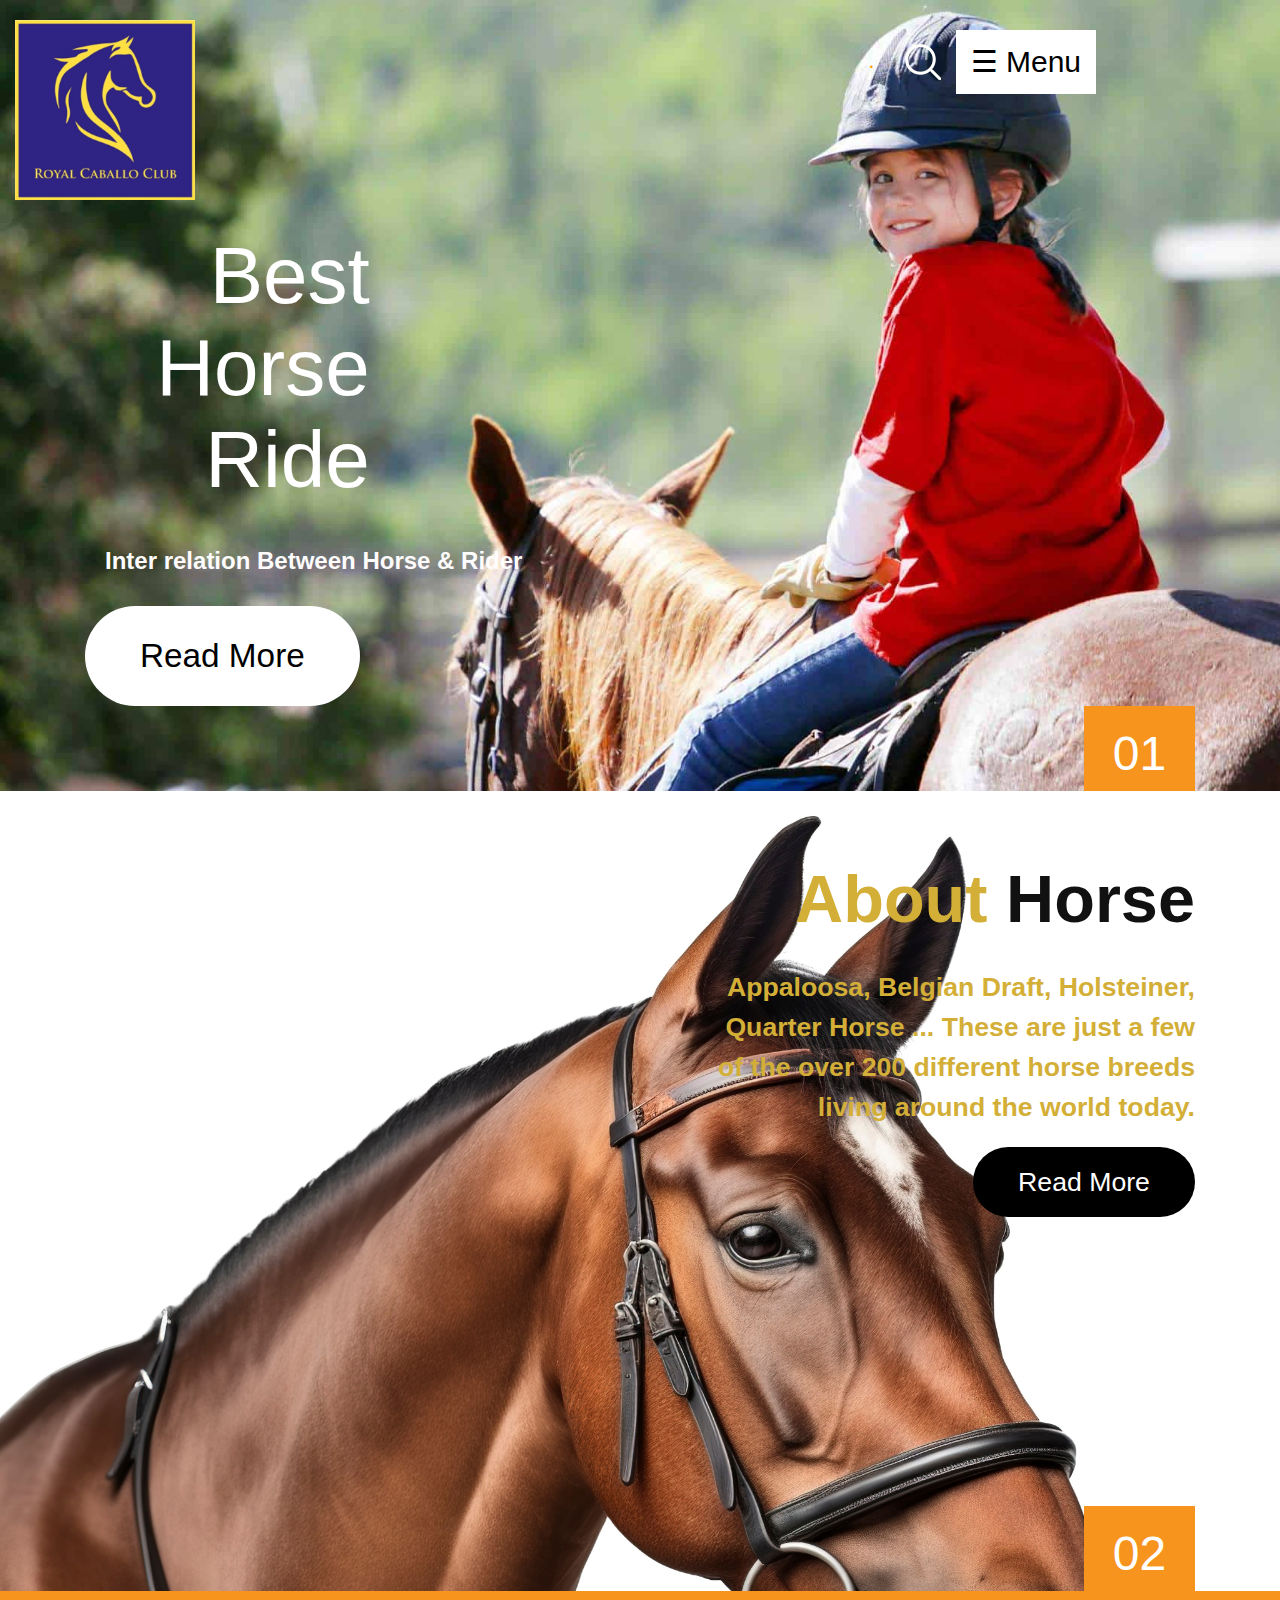
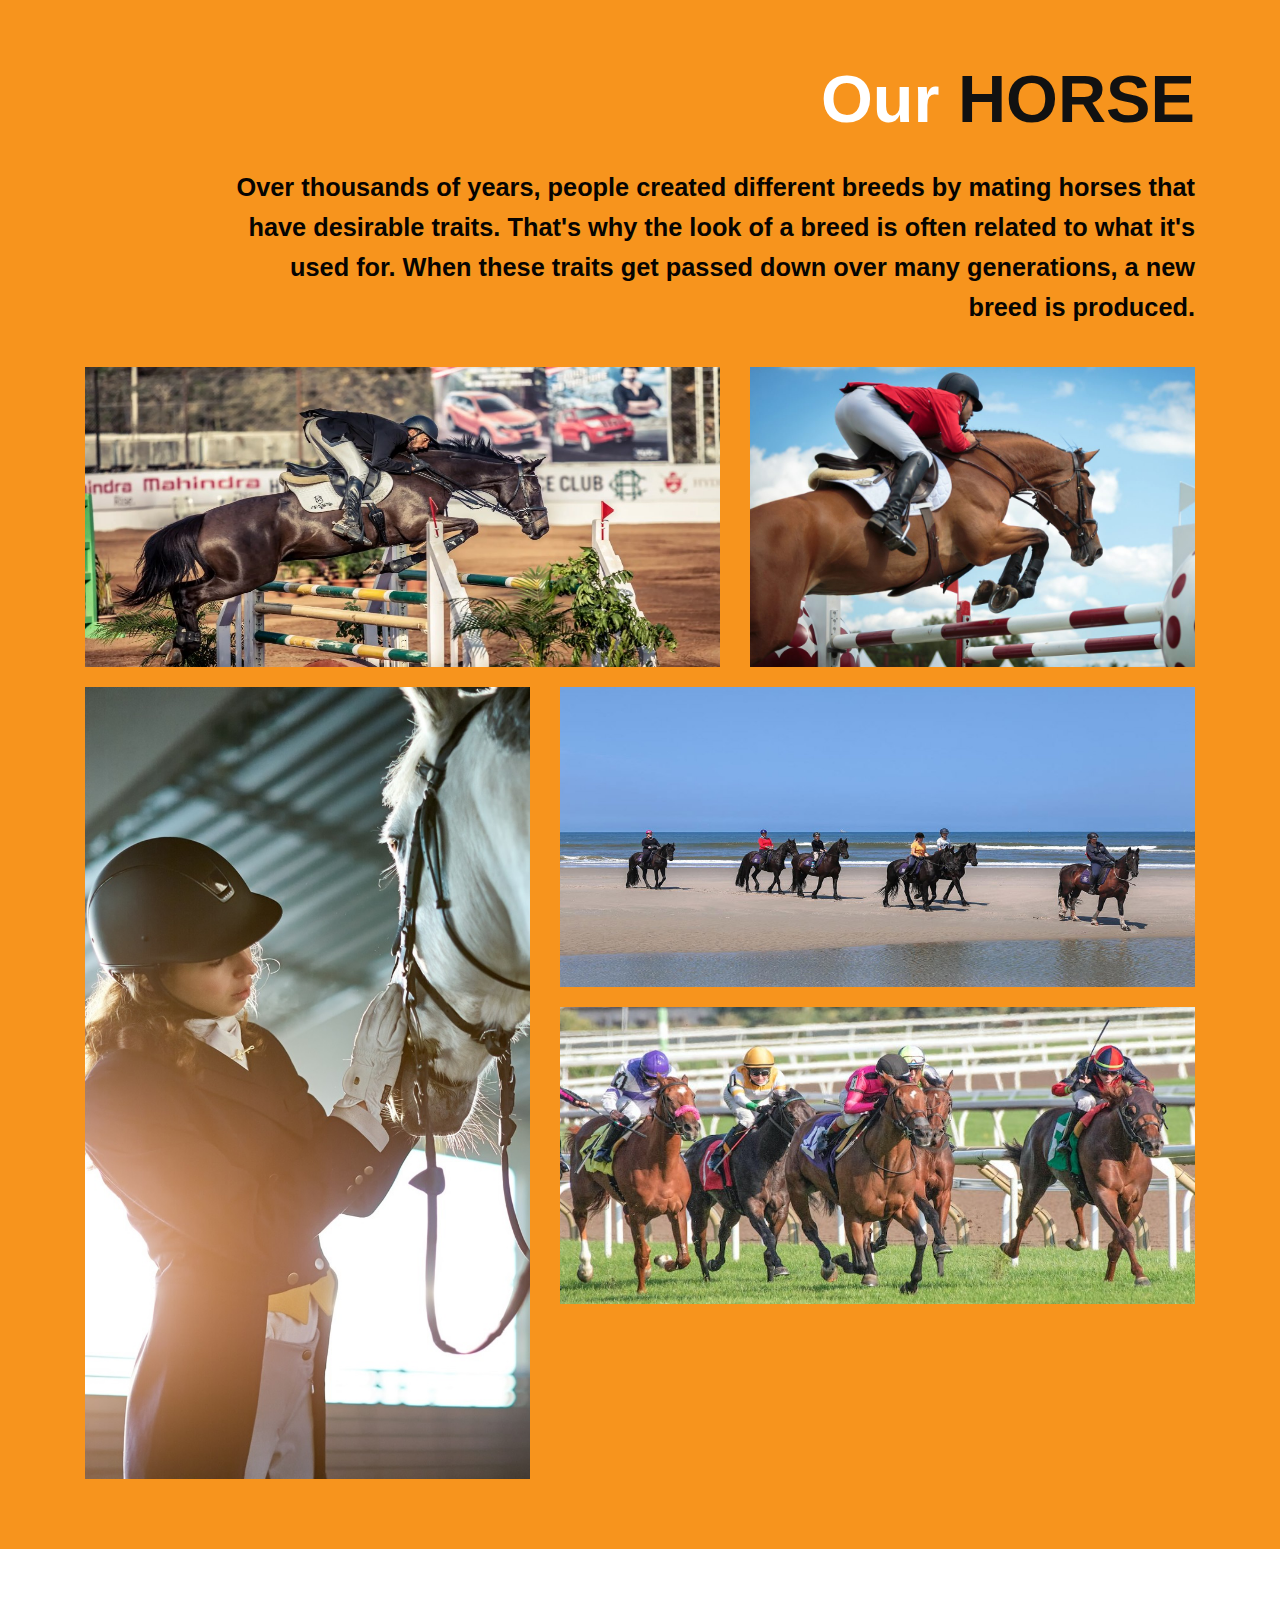
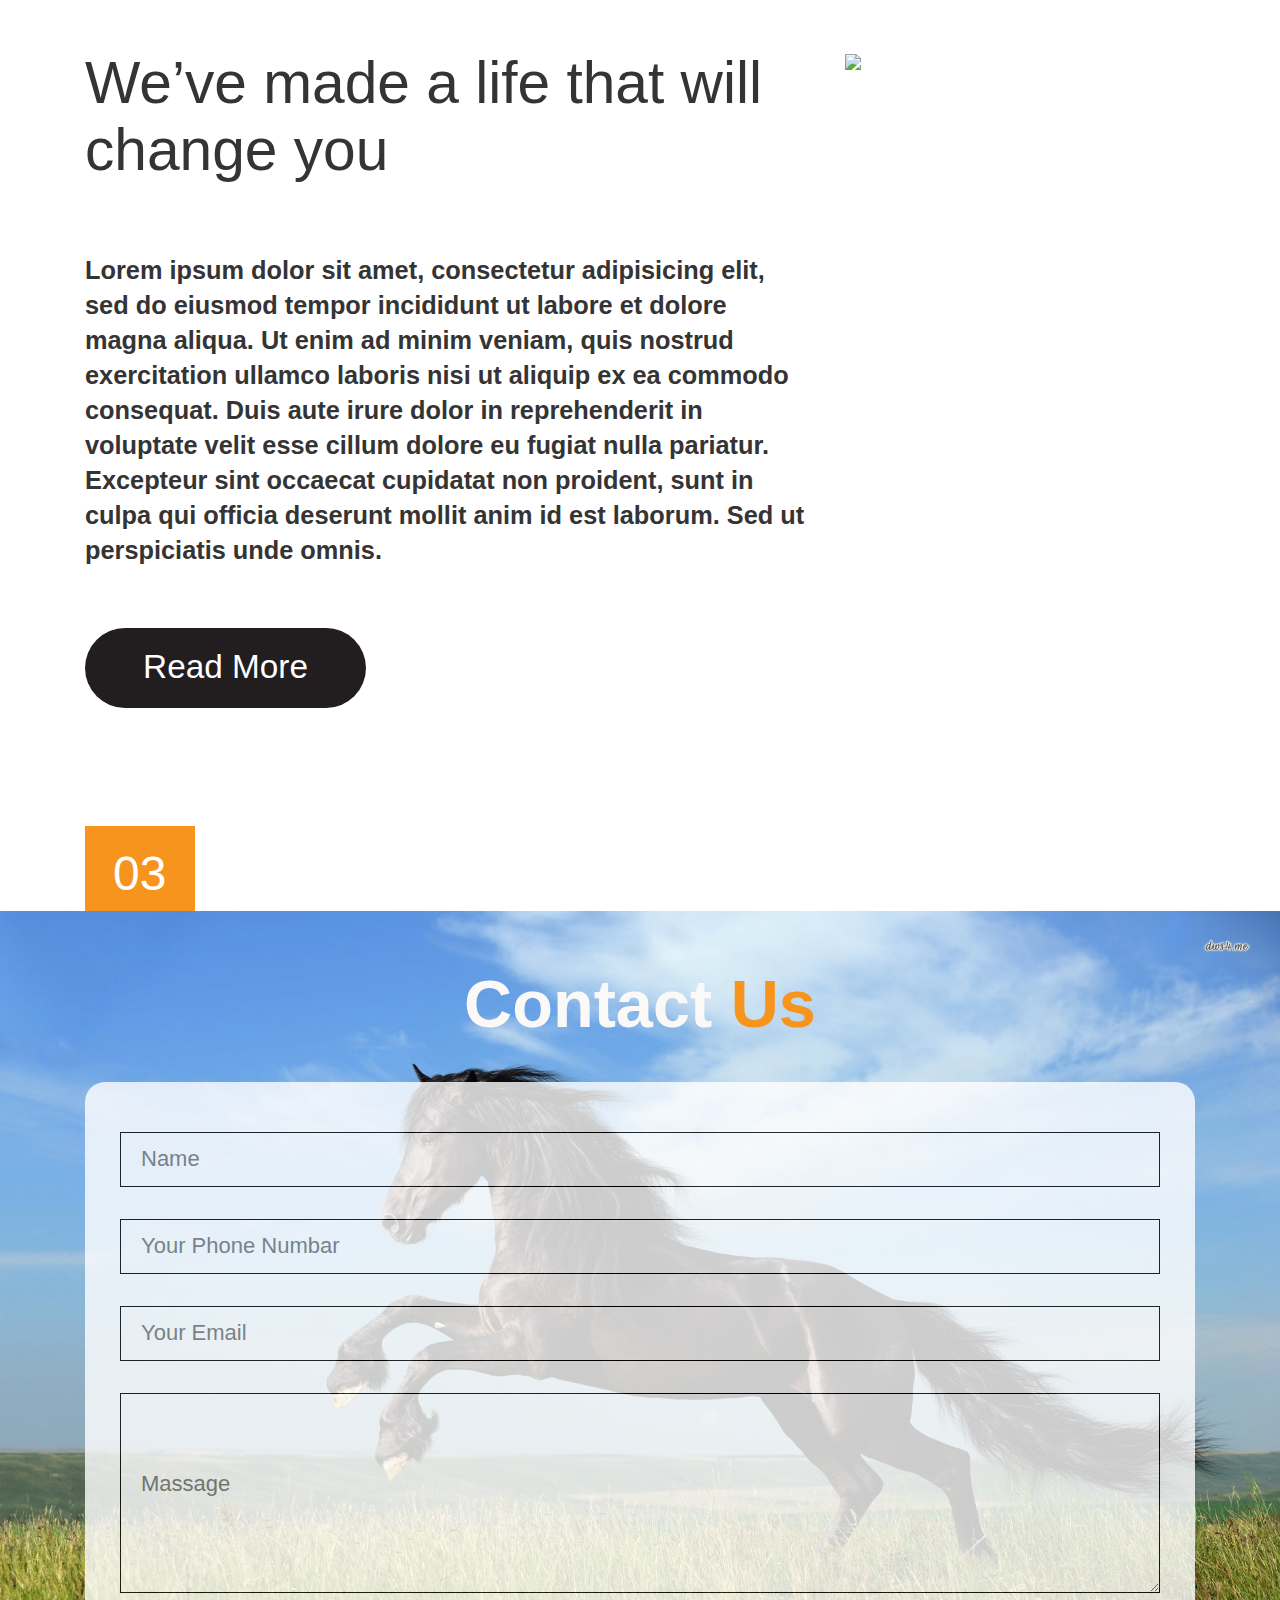
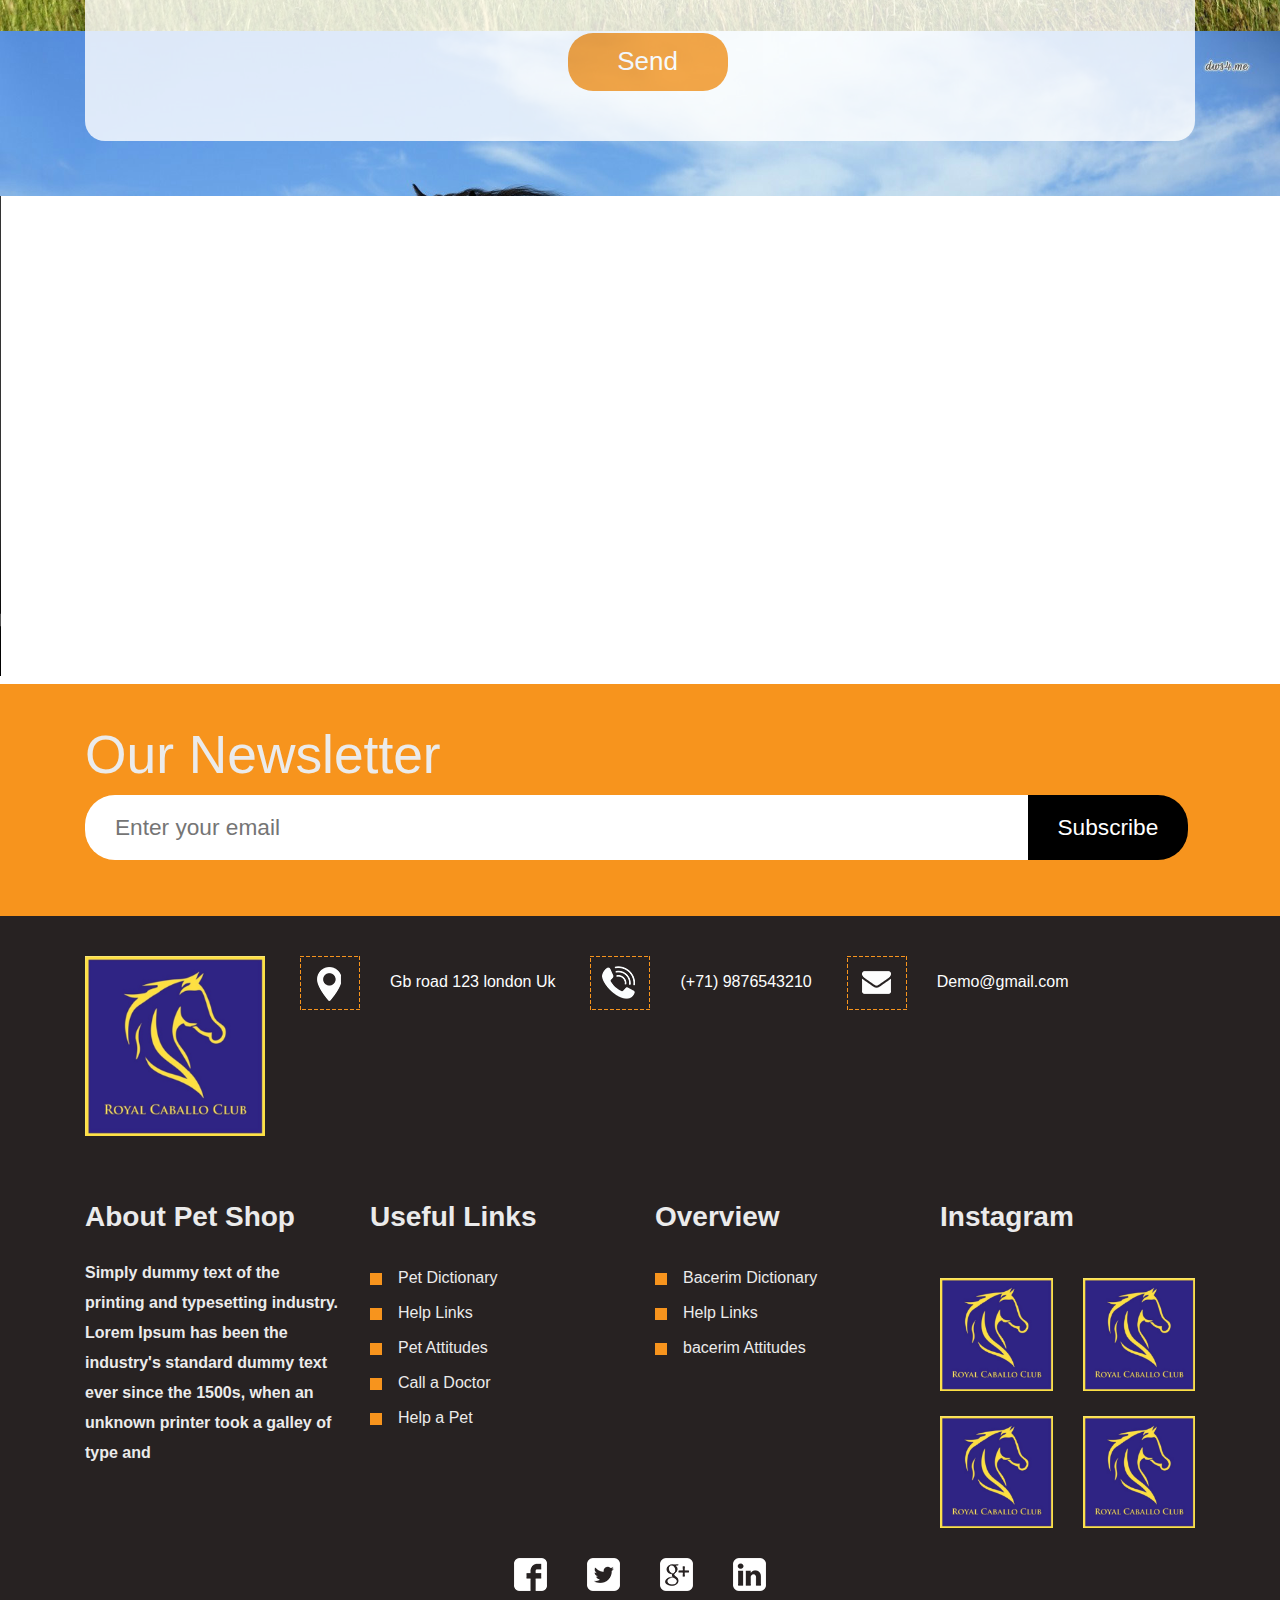
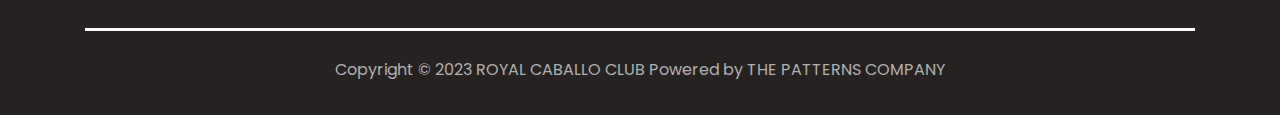
==== index.html @ 17a35821 "new file:   css/jquery-ui.css" ====
<!DOCTYPE html>
<html lang="en">
<head>
<!-- basic -->
<meta charset="utf-8">
<meta http-equiv="X-UA-Compatible" content="IE=edge">
<meta name="viewport" content="width=device-width, initial-scale=1">
<!-- mobile metas -->
<meta name="viewport" content="width=device-width, initial-scale=1">
<meta name="viewport" content="initial-scale=1, maximum-scale=1">
<!-- site metas -->
<title>ROYAK CABALLO CLUB</title>
<meta name="keywords" content="">
<meta name="description" content="">
<meta name="author" content="">	
<!-- bootstrap css -->
<link rel="stylesheet" type="text/css" href="css/bootstrap.min.css">
<!-- style css -->
<link rel="stylesheet" type="text/css" href="css/style.css">
<!-- Responsive-->
<link rel="stylesheet" href="css/responsive.css">
<!-- fevicon -->
<link rel="icon" href="images/faviconH.png" type="image/gif" />
<!-- Scrollbar Custom CSS -->
<link rel="stylesheet" href="css/jquery.mCustomScrollbar.min.css">
<!-- Tweaks for older IEs-->
<link rel="stylesheet" href="https://netdna.bootstrapcdn.com/font-awesome/4.0.3/css/font-awesome.css">
<!-- owl stylesheets --> 
<link rel="stylesheet" href="css/owl.carousel.min.css">
<link rel="stylesheet" href="css/owl.theme.default.min.css">
<link rel="stylesheet" href="https://cdnjs.cloudflare.com/ajax/libs/fancybox/2.1.5/jquery.fancybox.min.css" media="screen">

</head>
<body>
	<!-- section banner start -->
	<div class="header_section">
		<div class="container-fluid">
			<div class="row">
				<div class="col-md-4">
					<div><a href="index.html"><img src="images/logo1.png"></a></div>
				</div>
				<div class="col-md-8">
					<div class="menu_text">
						<ul>
							<li class="last">.</li>
							<li class="last"><a href="#"><img src="images/search-icon.png"></a></li>
							<li class="active">
							 <div id="myNav" class="overlay">
                                <a href="javascript:void(0)" class="closebtn" onclick="closeNav()">&times;</a>
                             <div class="overlay-content">
                             	<a href="index.html">Home</a>
                                <a href="about.html">About</a>
                                <a href="gallery.html">Gallery</a>
                                <a href="contact.html">Contact</a>
								<a href="contact.html">REGISTRATION FORM</a>
                              </div>
                            </div>
                             <span style="font-size:30px;cursor:pointer" onclick="openNav()">&#9776; Menu</span>
                            </div>	
                            </li>
						</ul>
					</div>
			</div>
		</div>
		<div class="banner_main">
			<div class="container">
				<div class="ram">
					<div class="row">
					    <div class="col-sm-12">
							
						    <h1 class="taital">Best Horse Ride </h1>
						    <p class="consectetur_text">Inter relation
								Between Horse & Rider</p>
						    <div class="banner_bt">
						    	<button class="read_bt">Read More</button>
						    </div>
					    </div>
				    </div>
				</div>
				<div class="box">
					<h1 class="numbar_text">01</h1>
				</div>
			</div>
		</div>
	</div>
	<!-- section banner end -->
	<!-- section about start -->
	<div class="about_section">
		<div class="about_text">
			<div class="container">
				<h1 class="about_taital_1"><strong><span style="color: #D4AF37;">About</span> Horse</strong></h1>
				<p class="magna_text"><span style="color: #D4AF37;">Appaloosa, Belgian Draft, Holsteiner, Quarter Horse ... 
					These are just a few of the over 200 different horse breeds living around the world today.</span></p>
				<div class="about_bt">
					<button class="more_bt">Read More</button>
				</div>
				<div class="about">
					<h1 class="numbar_text">02</h1>
				</div>
			</div>
		</div>
	</div>
	<!-- section about end -->
	<!-- section gallery start -->
    <div class="gallery_main layout_padding">
    	<div class="container">
    		<div class="row">
    			<div class="col-sm-12">
    				<h1 class="about_taital"><strong><span style="color: #ffffff;">Our</span> HORSE</strong></h1>
				    <p class="sed_text"> Over thousands of years, people created different breeds by mating horses that have desirable traits. That's why the look of a breed is often related to what it's used for.
						 When these traits get passed down over many generations, a new breed is produced.</p>

    			</div>
    		</div>
    		<div class="gallery_images">
    			<div class="row">
    				<div class="col-sm-7">
						<div class="gallery_blog">
                           <img src="images/gallery-img1.jpg" style="max-width: 100%; height: 300px; width: 100%;">
                        <div class="overlay">
                            <div class="text"><strong>PuppyDogPetAnimal</strong></div>
                        </div>
					    </div>
    				</div>
    				<div class="col-sm-5">
						<div class="gallery_blog">
                           <img src="images/gallery-img2.jpg" style="max-width: 100%; height: 300px; width: 100%;">
                        <div class="overlay">
                            <div class="text"><strong>PuppyDogPetAnimal</strong></div>
                        </div>
					    </div>
    				</div>
    			</div>
    		</div>
    		<div class="gallery_images">
    			<div class="row">
    				<div class="col-sm-5">
						<div class="gallery_blog">
                           <img src="images/gallery-img3.jpg" style="max-width: 100%; width: 100%;">
                        <div class="overlay">
                            <div class="text"><strong>PuppyDogPetAnimal</strong></div>
                        </div>
					    </div>
    				</div>
    				<div class="col-sm-7">
						<div class="gallery_blog">
                           <img src="images/gallery-img4.jpg" style="max-width: 100%; height: 300px; width: 100%;">
                        <div class="overlay">
                            <div class="text"><strong>PuppyDogPetAnimal</strong></div>
                        </div>
					    </div>
						<div class="gallery_blog">
                           <img src="images/gallery-img5.jpg" style="max-width: 100%; height: 297px; width: 100%;">
                        <div class="overlay">
                            <div class="text"><strong>PuppyDogPetAnimal</strong></div>
                        </div>
					    </div>
    				</div>
    			</div>
    		</div>
    	</div>
    </div>
    <div class="gallery_section_2">
    	<div class="container">
    		<div class="row">
    			<div class="col-sm-8">
    				<h1 class="pet_taital">We’ve made a life
						that will change you</h1>
    				<p class="lorem_text">Lorem ipsum dolor sit amet, consectetur adipisicing elit, sed do eiusmod tempor incididunt ut labore et dolore magna aliqua. Ut enim ad minim veniam, quis nostrud exercitation ullamco laboris nisi ut aliquip ex ea commodo consequat. Duis aute irure dolor in reprehenderit in voluptate velit esse cillum dolore eu fugiat nulla pariatur. Excepteur sint occaecat cupidatat non proident, sunt in culpa qui officia deserunt mollit anim id est laborum. Sed ut perspiciatis unde omnis.</p>
    			<div class="banner_bt">
					<button class="dog_bt">Read More</button>
				</div>
				<div class="box_3">
					<h1 class="numbar">03</h1>
				</div>
    			</div>
    			<div class="col-sm-4">
    				<div class="dog_img"><img src="images/dog-img.png" style="max-width: 100%;"></div>
    			</div>
    		</div>
    	</div>
    </div>
	<!-- section gallery end -->
	<!-- section get in touch start -->
    <div class="touch_section">
    	<div class="container">
    		<div class="row">
    			<div class="col-sm-12">
				    <h1 class="get_taital"><strong><span style="color: #fbf8f8;">Contact</span>  Us</strong></h1>
    			</div>
    		</div>
    		<div class="email_box">
                    <div class="input_main">
                       <div class="container">
                          <form action="/action_page.php">
                            <div class="form-group">
                              <input type="text" class="email-bt" placeholder="Name" name="Name">
                            </div>
                            <div class="form-group">
                              <input type="text" class="email-bt" placeholder="Your Phone Numbar" name="Name">
                            </div>
                            <div class="form-group">
                              <input type="text" class="email-bt" placeholder="Your Email" name="Email">
                            </div>
                            
                            <div class="form-group">
                                <textarea class="massage-bt" placeholder="Massage" rows="5" id="comment" name="Massage"></textarea>
                            </div>
                          </form>   
                       </div> 
                       <div class="send_btn">
                        <button type="button" class="main_bt"><a href="#">Send</a></button>
                       </div>                   
                    </div>
    		</div>
    	</div>
    </div>
	<!---->
	
 
        <video width="1520px" height="480px" controls="controls">
				<source src="images/Horse.mp4" type="video/mp4">
				<source src="movie.ogg" type="video/ogg">
			  Your browser does not support the video tag.
			  </video>
   
	<!----->
    <div class="touch_section_2">
    	<div class="container">
    		<div class="row">
    			<div class="col-sm-12">
    				<h1 class="our_texts">Our Newsletter</h1>
    				<div class="input-group mb-3">
                        <input class="email_bt" type="text" class="form-control" placeholder="Enter your email">
                     <div class="input-group-append">
                        <button class="subscribe_bt" class="btn btn-primary" type="Subscribe">Subscribe</button>  
                     </div>
                    </div>
    			</div>
    		</div>
    	</div>
    </div>
    <!-- section get in touch end -->

	<!-- section footer start -->
    <div class="section_footer">
    	<div class="container">
    		<div class="mail_section">
    			<ul>
    				<li class="footer-logo"><img src="images/logo1.png"></li>
    				<li class="footer-logo"><img src="images/map-icon.png"><span class="map_text">Gb road 123 london Uk</span></li>
    				<li class="footer-logo"><img src="images/call-icon.png"><span class="map_text">(+71) 9876543210</span></li>
    				<li class="footer-logo"><img src="images/email-icon.png"><span class="map_text">Demo@gmail.com</span></li>
    			</ul>
    	    </div> 
    	    <div class="footer_section_2">
		        <div class="row">
    		        <div class="col-sm-6 col-md-6 col-lg-3">
    		        	<h2 class="shop_text">About Pet Shop</h2>
    		        	<p class="dummy_text">Simply dummy text of the printing and typesetting industry. Lorem Ipsum has been the industry's standard dummy text ever since the 1500s, when an unknown printer took a galley of type and </p>
    		        </div>
    		        <div class="col-sm-6 col-md-6 col-lg-3">
    		        	<h2 class="shop_text">Useful Links</h2>
    		        	<div class="image-icon"><img src="images/bulit-icon.png"><span class="pet_text">Pet Dictionary</span></div>
    				    <div class="image-icon"><img src="images/bulit-icon.png"><span class="pet_text">Help Links</span></div>
    				    <div class="image-icon"><img src="images/bulit-icon.png"><span class="pet_text">Pet Attitudes</span></div>
    				    <div class="image-icon"><img src="images/bulit-icon.png"><span class="pet_text">Call a Doctor</span></div>
    				    <div class="image-icon"><img src="images/bulit-icon.png"><span class="pet_text">Help a Pet</span></div>
    		        </div>
    		        <div class="col-sm-6 col-md-6 col-lg-3">
    				    <h2 class="shop_text">Overview</h2>
    				    <div class="image-icon"><img src="images/bulit-icon.png"><span class="pet_text">Bacerim Dictionary</span></div>
    				    <div class="image-icon"><img src="images/bulit-icon.png"><span class="pet_text">Help Links</span></div>
    				    <div class="image-icon"><img src="images/bulit-icon.png"><span class="pet_text">bacerim Attitudes</span></div>    				
    		        </div>
    			<div class="col-sm-6 col-md-6 col-lg-3">
    				<h2 class="adderess_text">Instagram</h2>
    				<div class="footer-img">
    					<div class="row">
    						<div class="col-sm-6">
    							<div class="footer-img"><img src="images/footer-img1.png" style="width: 100%;"></div>
    							<div class="footer-img"><img src="images/footer-img1.png" style="width: 100%;"></div>
    						</div>
    						<div class="col-sm-6">
    							<div class="footer-img"><img src="images/footer-img1.png" style="width: 100%;"></div>
    							<div class="footer-img"><img src="images/footer-img1.png" style="width: 100%;"></div>
    						</div>
    					</div>
    				</div>
    			</div>
    			</div>
    	        </div>
    	        <div class="social-icon">
	        	    <div class="row">
	        		    <div class="col-sm-12">
	        			    <div class="icons">
	        				    <ul>
	        					    <li><a href="#"><img src="images/fb-icon.png"></a></li>
	        					    <li><a href="#"><img src="images/twitter-icon.png"></a></li>
	        					    <li><a href="#"><img src="images/google-icon.png"></a></li>
	        					    <li><a href="#"><img src="images/linkedin-icon.png"></a></li>
	        				    </ul>
	        			    </div>
	        		    </div>
	        	    </div>
	            </div>
	            <div class="copyright">Copyright © 2023 ROYAL CABALLO CLUB <a href="https://www.thepatternscompany.com/">Powered by THE PATTERNS COMPANY</a></div>
	        </div>
    	</div>
    </div>
	<!-- section footer end -->

    <!-- Javascript files-->
    <script src="js/jquery.min.js"></script>
    <script src="js/popper.min.js"></script>
    <script src="js/bootstrap.bundle.min.js"></script>
      <script src="js/jquery-3.0.0.min.js"></script>
      <script src="js/plugin.js"></script>
      <!-- sidebar -->
      <script src="js/jquery.mCustomScrollbar.concat.min.js"></script>
      <script src="js/custom.js"></script>
      <!-- javascript --> 
      <script src="js/owl.carousel.js"></script>
      <script src="https:cdnjs.cloudflare.com/ajax/libs/fancybox/2.1.5/jquery.fancybox.min.js"></script>
      <script>
      $(document).ready(function(){
      $(".fancybox").fancybox({
         openEffect: "none",
         closeEffect: "none"
         });
         
         $(".zoom").hover(function(){
         
         $(this).addClass('transition');
         }, function(){
         
         $(this).removeClass('transition');
         });
         });
         </script> 


   <script>
    function openNav() {
    document.getElementById("myNav").style.width = "100%";
    }

    function closeNav() {
   document.getElementById("myNav").style.width = "0%";
   }
</script>
     
</body>
</html>
---- css/style.css ----
/*--------------------------------------------------------------------- File Name: style.css ---------------------------------------------------------------------*/


/*--------------------------------------------------------------------- import Fonts ---------------------------------------------------------------------*/
@import url('https://fonts.googleapis.com/css?family=Raleway:100,100i,200,200i,300,300i,400,400i,500,500i,600,600i,700,700i,800,800i,900,900i&display=swap&subset=latin-ext');

@import url('https://fonts.googleapis.com/css?family=Poppins:100,100i,200,200i,300,300i,400,400i,500,500i,600,600i,700,700i,800,800i,900,900i');

/*****---------------------------------------- 1) font-family: 'Rajdhani', sans-serif;
 2) font-family: 'Poppins', sans-serif;
 ----------------------------------------*****/


/*--------------------------------------------------------------------- import Files ---------------------------------------------------------------------*/

@import url(animate.min.css);
@import url(normalize.css);
@import url(meanmenu.css);
@import url(slick.css);
@import url(jquery-ui.css);
@import url(nice-select.css);

/*--------------------------------------------------------------------- skeleton ---------------------------------------------------------------------*/

* {
     box-sizing: border-box !important;
     transition: ease all 0.5s;
}

html {
     scroll-behavior: smooth;
}

body {
     color: #666666;
     font-size: 14px;
     font-family: 'Josefin Sans', sans-serif;;
     line-height: 1.80857;
     font-weight: normal;
     overflow-x: hidden;
}

a {
     color: #1f1f1f;
     text-decoration: none !important;
     outline: none !important;
     -webkit-transition: all .3s ease-in-out;
     -moz-transition: all .3s ease-in-out;
     -ms-transition: all .3s ease-in-out;
     -o-transition: all .3s ease-in-out;
     transition: all .3s ease-in-out;
}

h1,
h2,
h3,
h4,
h5,
h6 {
     letter-spacing: 0;
     font-weight: normal;
     position: relative;
     padding: 0 0 10px 0;
     font-weight: normal;
     line-height: normal;
     color: #111111;
     margin: 0
}

h1 {
     font-size: 48px
}

h2 {
     font-size: 22px
}

h3 {
     font-size: 18px
}

h4 {
     font-size: 16px
}

h5 {
     font-size: 14px
}

h6 {
     font-size: 13px
}

*,
*::after,
*::before {
     -webkit-box-sizing: border-box;
     -moz-box-sizing: border-box;
     box-sizing: border-box;
}

h1 a,
h2 a,
h3 a,
h4 a,
h5 a,
h6 a {
     color: #212121;
     text-decoration: none!important;
     opacity: 1
}

button:focus {
     outline: none;
}

ul,
li,
ol {
     margin: 0px;
     padding: 0px;
     list-style: none;
}

p {
     margin: 20px;
     font-weight: 600;
     font-size: 15px;
     line-height: 24px;
     color: #110f0a;
}

a {
     color: #ffffff;
     text-decoration: none;
     outline: none !important;
}


.layout_padding {
    padding-bottom: 70px;
    padding-top: 70px;
}

.header_section{
	width: 100%; 
	float: left;
	background-image: url(../images/banner.jpg);
	height: auto;
	padding-top: 20px;	
	background-size: cover;
    background-repeat: no-repeat;
}

.active{ 
	background-color: #ffffff;
	padding-top: 5px; 
	padding-bottom: 5px; 
	color: #000;
  margin-top: 10px;

 }

.menu_text{
	width: 50%;
	float: right;

}
.menu_text ul{ margin:0px; padding: 0px;}
.menu_text li{ 
	float: left; 
	padding-right: 15px;
  padding-left: 15px; 
	font-size: 17pt;
}
.menu_text li a{
	color: #ffffff;
} 

.last{
	padding-top: 20px;
	color: #ff9900;
}

.banner_main {
    width: 100%;
    float: left;
    padding-top: 30px;
}

.taital{
	width: 57%; 
	float: left;
	font-size: 60pt;
	color: #ffffff;
	text-align: right;
}

.ram{ width: 45%; float: left; }

.consectetur_text{
	width: 90%;
	float: left;
	font-size: 24px;
	color: #fefcfc;
	line-height: 50px;
}

.banner_bt{
	width: 55%;
	float: left;
}

.read_bt {
    width: 100%;
    float: left;
    background-color: #ffffff;
    border-radius: 60px;
    height: 100px;
    font-size: 25pt;
    border:0px;
}

.box{
	width: 100%;
	float: left;
	text-align: right;
}

.numbar_text {
    background-color: #f7941d;
    width: 10%;
    text-align: center;
    float: right;
    padding-top: 20px;
    color: #ffffff;
}

.about_section{
	width: 100%;
	float: left;
	background-image: url(../images/about-img.jpg);
	height: auto;
	background-size: 100%;
	background-repeat: no-repeat;
}

.about_text{
	width: 100%;
	float: left;
}

.about_taital{
	width: 100%;
	float: left;
	font-size: 50pt;
	text-align: right;

}
.about_taital_1{
  width: 100%;
  float: left;
  font-size: 50pt;
  text-align: right;
  margin-top: 70px;

}


.about{
	padding-top: 715px;
}

.magna_text {
    font-size: 20pt;
    color: #060401;
    text-align: right;
    line-height: 40px;
    width: 45%;
    float: right;
    margin-right: 0px;
}

.about_bt{
	width: 100%;
	float: left;
}

.more_bt {
    width: 20%;
    float: right;
    background-color: #000;
    border-radius: 60px;
    height: 70px;
    font-size: 20pt;
    border: 0px;
    color: #fff;
}

.gallery_main{
	width: 100%;
	float: left;
	background-color:#f7941d;
	height: auto;
}

.sed_text{
	font-size: 19pt;
    color: #060401;
    text-align: right;
    line-height: 40px;
    width: 87%;
    float: right;
    margin-right: 0px;

}

.images{
	margin-top: 20px;
}

.gallery_blog {
  position: relative;
  margin-top: 20px;
}

.image {
  display: block;
  width: 100%;
  height: auto;
}

.overlay {
  position: absolute;
  bottom: 100%;
  left: 0;
  right: 0;
  background-color: #ffffff;
  overflow: hidden;
  width: 100%;
  height:0;
  transition: .5s ease;
}

.gallery_blog:hover .overlay {
    bottom: 0;
    height: 100%;
    opacity: 0.80;
}

.text {
  color: #353434;
  font-size: 20pt;
  position: absolute;
  top: 50%;
  left: 50%;
  -webkit-transform: translate(-50%, -50%);
  -ms-transform: translate(-50%, -50%);
  transform: translate(-50%, -50%);
  text-align: center;
}

.gallery_section_2{
	width: 100%; 
	float: left;
	background-color: #ffffff;
	height: auto;
	padding-top: 100px;
}

.pet_taital{
	width: 100%;
	float: left;
	font-size: 44pt;
	color: #353434;
}

.lorem_text {
    width: 100%;
    float: left;
    font-size: 19pt;
    color: #353434;
    line-height: 35px;
    margin-left: 0px;
    padding-top: 40px;
}

.dog_bt{
    width: 70%;
    float: left;
    background-color: #221e1f;
    border-radius: 60px;
    height: 80px;
    font-size: 25pt;
    border:0px;
    color: #ffffff;
    margin-top: 40px;

}

.box_3{
	width: 100%;
	float: left;
	margin-top: 102px;
}

.numbar{
    background-color: #f7941d;
    width: 15%;
    text-align: center;
    float: left;
    padding-top: 20px;
    color: #ffffff;
    margin-top: 16px;

}

.dog_img{
	width: 100%; 
	float: left;
}

.touch_section{
	width: 100%;
	float: left;
	background-image: url(../images/email-img.jpg);
	height: auto;
	padding-top: 55px;
	background-size: 100%;
    padding-bottom: 55px;

}

.get_taital{
	width: 100%;
	float: left;
	text-align: center;
	color: #f7941d;
	font-size: 50pt;
    padding-bottom: 40px;

}

.email_box{
	width: 100%;
	float: left;
	background-color: #ffffff;
	border-radius: 20px;
	height: auto;
    padding: 50px 20px;
    opacity: 0.80;
}

.email-bt {
    border: 1px solid #000;
    color: #000000;
    width: 100%;
    height: 55px;
    font-size: 22px;
    padding: 20px;
}

.massage-bt {
    border: 1px solid #000;
    color: #000000;
    width: 100%;
    height: 200px;
    font-size: 22px;
    padding: 70px 20px 10px 20px;}

.send_btn {
    padding-left: 15px;
    width: 100%;
    margin: 0 auto;
    text-align: center;
}

button.main_bt {
    background: #f7941d;
    border: none;
    color: #fff;
    width: 160px;
    height: 58px;
    border-radius: 25px;
    font-size: 26px;
}

.form-group {
    margin-bottom: 2rem;
}

.touch_section_2{
	width: 100%; 
	float: left;
	background-color: #f7941d;
	padding-top: 40px;	
	padding-bottom: 40px;
	height: auto;
}

.email_text {
    width: 100%;
    float: left;
    margin-top: 30px;
}

.contact_us_3 {
    margin-top: 90px;
    margin-bottom: -105px;
    box-shadow: 0px 0px 8px 0px;
    color: #0a1422;
}

.btn-primary {
    background: #000000;
    border: indianred;
    max-width: 170px;
    width: 100%;
    margin-right: 10px;
    border-radius: 25px;
}

.btn-primary:not(:disabled):not(.disabled).active, .btn-primary:not(:disabled):not(.disabled):active, .show>.btn-primary.dropdown-toggle {
    color: #fff;
    background-color: #000;
}

button.btn.btn-primary, button.btn.btn-primary:hover, button.btn.btn-primary:focus {
    background: #000000;
    padding: 10 40px;
}

.our_texts{
	width: 100%;
	float: left;
	font-size: 40pt;
	color: #ebebeb;
}

.subscribe_bt{
	padding-right: 30px;
	padding-left: 30px;
	background-color: #000;
	border-top-right-radius: 30px !important;
	color: #fff;
	padding-bottom: 10px; 
	padding-top: 10px;
	border-bottom-right-radius: 30px !important;
	border: 0px; 
	font-size: 17pt;
}

.email_bt {
    width: 85%;
    float: left;
    border-bottom-left-radius: 30px !important;
    border-top-left-radius: 30px !important;
    padding-left: 30px;
    height: 65px;
    border: 0px;
    font-size: 17pt;
}

.section_footer{
	width: 100%;
	float: left;
	background-color: #272222;
	height: auto;
	padding-top: 30px;
	padding-bottom: 30px; 

}

.mail_section{
	width: 100%;
	float: left;
}

.mail_section ul{
	margin: 0px;
	padding: 0px;
}

.mail_section li{
	float: left;
	font-size: 12pt;
	color: #fdfefe;
	padding-top: 10px;
	padding-right: 35px;
}
.map_text{
	padding-left: 30px;

}

.footer_section_2{
	width: 100%;
	float: left;
	padding-top: 40px;
}

.shop_text {
    width: 100%;
    float: left;
    font-size: 28px;
    color: #ebebeb;
    font-weight: bold;
    padding: 25px 0px;
}

.dummy_text {
    width: 100%;
    float: left;
    font-size: 12pt;
    color: #ebebeb;
    margin-left: 0px;
    margin-top: 0px;
    line-height: 30px;
}

.pet_text {
    font-size: 12pt;
    color: #ebebeb;
    padding-left: 16px;
}

.image-icon {
    width: 100%;
    float: left;
    padding-top: 6px;
}

.footer-img {
    width: 100%;
    float: left;
    margin-top: 15px;
}

.adderess_text{
    width: 100%;
    float: left;
    font-size: 28px;
    color: #ebebeb;
    font-weight: bold;
    padding: 25px 0px;
}
.footer-img{
	width: 100% !important;
	float: left;
	margin-top: 10px;
	padding-bottom: 15px;
}

.social-icon{
	width: 100%;
	float: left;
	border-bottom: 3px solid#fff;
}

.icons {
    width: 30%;
    margin: 0 auto;
    text-align: center;
    padding-bottom: 70px;
}
.icons li{ float: left; padding-left: 40px; }

.copyright{ 
	width: 100%;
	float: left;
	font-size: 12pt;
	color: #b1b0b0;
	text-align: center;
	padding-top: 25px;
	font-family: Poppins; 
}

.copyright a{
	color: #b1b0b0;
}

.copyright a:hover{
	color: #ffffff;
}





.overlay {
  height: 100%;
  width: 0;
  position: fixed;
  z-index: 1;
  top: 0;
  left: 0;
  background-color: rgb(0,0,0);
  background-color: rgba(0,0,0, 0.9);
  overflow-x: hidden;
  transition: 0.5s;
}

.overlay-content {
  position: relative;
  top: 25%;
  width: 100%;
  text-align: center;
  margin-top: 30px;
}

.overlay a {
  padding: 8px;
  text-decoration: none;
  font-size: 36px;
  color: #f1f1f1;
  display: block;
  transition: 0.3s;
}

.overlay a:hover, .overlay a:focus {
  color: #ff9900;
}

.overlay .closebtn {
  position: absolute;
  top: 20px;
  right: 45px;
  font-size: 60px;
}



.header-main{
	width: 100%;
	float: left;
	background-color: #1d1b1c;
	height: auto;
	padding-top: 20px;
	padding-bottom: 20px;
}
.footer-logo{  }
---- css/responsive.css ----
/*--------------------------------------------------------------------- File Name: responsive.css ---------------------------------------------------------------------*/


/*------------------------------------------------------------------- 991px x 768px ---------------------------------------------------------------------*/

@media only screen and (min-width: 768px) and (max-width: 991px) {
    
    .header-search {
        padding: 15px 0px;
    }
}


/*------------------------------------------------------------------- 767px x 599px ---------------------------------------------------------------------*/

@media only screen and (min-width: 599px) and (max-width: 767px) {
    .logo {
        text-align: center;
    }
    .cart-content-right {
        padding-bottom: 5px;
    }
    .mg {
        margin: 0px 0px;
    }
    .menu-area-main {
        height: 256px;
        overflow-y: auto;
    }
    .megamenu>.row [class*="col-"] {
        padding: 0px;
    }
    .menu-area-main .megamenu .men-cat {
        padding: 0px 15px;
    }
    .menu-area-main .megamenu .women-cat {
        padding: 0px 15px;
    }
    .menu-area-main .megamenu .el-cat {
        padding: 0px 15px;
    }
    .mean-container .mean-nav ul li a.mean-expand {
        height: 19px;
    }
    .category-box.women-box {
        display: none;
    }
    .cart-box {
        display: inline-block;
        margin: 0px 30px;
    }
    .wish-box {
        float: none;
        margin: 0px 30px;
        display: inline-block;
    }
    .menu-add {
        display: none;
    }
    .category-box {
        display: none;
    }
    .mean-container .mean-nav ul li ol {
        padding: 0px;
    }
    .mean-container .mean-nav ul li a {
        padding: 10px 20px;
        width: 94.8%;
    }
    .mean-container .mean-nav ul li li a {
        width: 92%;
        padding: 1em 4%;
    }
    .mean-container .mean-nav ul li li li a {
        width: 100%;
    }
    .header-search {
        padding: 15px 0px;
    }
    #collapseFilter.d-md-block {
        padding: 30px 0px;
    }
}


/*------------------------------------------------------------------- 599px x 280px ---------------------------------------------------------------------*/

@media only screen and (min-width: 280px) and (max-width: 599px) {
    .cart-content-right {
        padding-bottom: 5px;
    }
    .megamenu>.row [class*="col-"] {
        padding: 0px;
    }
    .menu-area-main .megamenu .men-cat {
        padding: 0px 15px;
    }
    .menu-area-main .megamenu .women-cat {
        padding: 0px 15px;
    }
    .menu-area-main .megamenu .el-cat {
        padding: 0px 15px;
    }
    .mean-container .mean-nav ul li a {
        padding: 1em 4%;
        width: 92%;
    }
    .mean-container .mean-nav ul li li a {
        width: 90%;
        padding: 1em 5%;
    }
    .mean-container .sub-full.megamenu-categories ol li a {
        padding: 5px 0px;
        text-transform: capitalize;
        width: 100%;
    }
    .megamenu .sub-full.megamenu-categories .women-box .banner-up-text a {
        width: auto;
        border: none;
        float: none;
    }
    .menu-area-main {
        height: 290px;
        overflow-y: auto;
    }
    .mean-container .mean-nav ul li a.mean-expand {
        top: 0;
    }

.consectetur_text { margin-left: 0px;}
.read_bt { height: 60px; font-size: 24pt;}
.banner_bt { width: 100%;}
.numbar_text { width: 20%; margin-top: 0px; display: none;}
.about_taital { font-size: 28px; text-align: right;}
.magna_text { font-size: 13pt; line-height: 20px; width: 100%; color: #fff; }
.sed_text { font-size: 20pt; line-height: 30px; width: 100%;}
.pet_taital { font-size: 20pt;}
.box_3 { display: none;}
.dog_img { padding-top: 40px;}
.get_taital { font-size: 32pt;}
.our_texts {font-size: 27pt;}
.email_bt { font-size: 13pt; height: 53px; padding-left: 10px;}
.subscribe_bt { font-size: 13pt; padding-right: 10px; padding-left: 10px; }
.massage-bt { height: 130px; padding: 20px 20px 10px 20px;}
.send_btn { padding-left: 0px;}
.header_section { padding-bottom: 20px;}


}

@media (min-width: 992px) and (max-width: 1199px) {
    
    .titlepage h2::after {width: 58%;}
    .about-box .titlepage h2::after {
        width: 52%;
right: -221px;
    }
    .Nursery-img .text-box h3 {padding: 111px 50px;}
    .contact .titlepage h2::after {
    left: -650px;
width: 30%;
   }
   .sporrt_text { margin-top: 0px;}
   #main_slider a.carousel-control-prev {
    display: none;
   }
   #main_slider a.carousel-control-next {
    display: none;
    }
.menu_text { width: 75%;}
.consectetur_text { font-size: 18pt;}
.read_bt { height: 60px; font-size: 23pt;}
.magna_text { font-size: 20pt; line-height: 28px;}
.more_bt { width: 24%; height: 60px;}
.about { width: 100%; float: left; padding-top: 40px; }
.pet_taital { font-size: 42pt;}
.lorem_text { font-size: 18pt; padding: 0px;}
.dog_bt { height: 60px; font-size: 20pt;}
.email_bt { width: 82%; }
.shop_text { font-size: 21pt;}
.adderess_text { font-size: 21pt;}
.icons { width: 35%;}
.mail_section li { padding-right: 12px;}
.map_text { padding-left: 8px;} 




}

@media (min-width: 768px) and (max-width: 991px) {
    .main-menu ul > li a {padding: 7px 6px ; }
    .main-menu ul>li a { font-size: 14px;}

    .banner-main .carousel-caption h1 {

        font-size: 36px;
        padding-top: 0px;
    }
    .banner-main .carousel-caption p {

        margin-bottom: 7px;
        display: none;
    }
    .main { width: 15%;}
    .info_icon { min-width: 10%;}
    #main_slider a.carousel-control-prev {
    display: none;
}
.btn_main { margin-top: 58px; width: 65%;}
#main_slider a.carousel-control-next {
    display: none;
}
.sporrt_text { margin-top: 0px; font-size: 24px;}
.email_btn { padding: 41px;}
    .btn-primary {max-width: 144px;}
    .titlepage h2::after {width: 79%;}
    .about-box .titlepage h2::after {width: 73%;
right: -88px;}
   .contact .titlepage h2::after {
left: -403px;
width: 41%;
   }
.paddimg-right {
    padding-right: 15px;
}
.paddimg-left {
    padding-left: 15px;
}
.menu_main {
    width: 75%;}

.menu_text { width: 95%;}
.ram { width: 100%;}
.taital { width: 30%; font-size: 40pt; }
.consectetur_text { width: 76%; font-size: 21pt; line-height: 30px; }
.read_bt { font-size: 20pt; height: 60px; }
.banner_bt { width: 43%;}
.numbar_text { width: 15%;}
.about_taital { font-size: 60px; }
.magna_text { font-size: 16pt; line-height: 30px; }
.more_bt { width: 30%; height: 60px;}
.about { padding-top: 55px; width: 100%; float: left;}
.pet_taital { font-size: 31pt; }
.lorem_text { font-size: 17pt; padding-top: 0px;}
.dog_bt { width: 100%; font-size: 20pt; height: 60px;}
.numbar { width: 20%;}
.box_3 { margin-top: 30px; }
.email_bt { width: 77%; }
.footer-logo{ min-height: 108px; }
.icons { width: 50%; }
.shop_text { font-size: 24pt;}
.mail_section li { padding-right: 12px;}
.about_taital_1 { margin-top: 55px;}


}

@media (min-width: 576px) and (max-width: 767px) {
    .last {display: none;}
    .banner-main .carousel-caption {top: 0%;}
.titlepage h2 {
font-size: 42px;
display: block; 
}
#main_slider a.carousel-control-prev {
    position: absolute;
    left: 25%;
    top: 64%;
    display: none;
}
.btn_main { margin-top: 58px; width: 80%;}
#main_slider a.carousel-control-next {
    position: absolute;
    left: 50px;
    top: 64%;
    display: none;
}
.btn-primary {
    margin-top: 0px;
    margin-left: -7px;
}
.menu_main {
    width: 95%;}

.banner-main .carousel-caption h1 {
    font-size: 50px;
}
.titlepage h2::after {
width: 88%;
}

.about-box .titlepage h2::after {width: 45%;
right: -281px;}
.sporrt_text { margin-top: 0px;}
.Nursery-img .text-box h3 {
font-size: 36px;
padding: 126px 40px;
}
.main {
    width: 20%;}

.contact .titlepage h2::after {
    left: -234px;
width: 55%;
}

.menu_text { width: 100%; float: left; margin-top: 30px; } 
.taital {
    width: 100%;
    font-size: 46pt;
    text-align: left;
}
.ram { width: 100%; }
.consectetur_text { font-size: 18pt; line-height: 30px; margin-left: 0px;} 
.numbar_text { width: 20%;}
.read_bt { width: 80%; height: 70px; font-size: 20pt; }
.about_taital { font-size: 46px;}
.magna_text { font-size: 14pt; line-height: 21px;}
.more_bt { width: 35%; font-size: 17pt; height: 55px;}
.about { width: 100%; float: left; padding-top: 22px; }
.pet_taital { font-size: 23pt;}
.lorem_text { font-size: 15pt; line-height: 25px; padding-top: 0px; }
.dog_bt { width: 100%; height: 60px; font-size: 18pt; margin-top: 0px; }
.numbar { width: 30%; }
.box_3 { margin-top: 30px; }
.email_bt { width: 69%; }
.icons { width: 70%; }
.gallery_section_2 { padding-bottom: 30px; padding-top: 50px;}

}


@media (max-width: 575px) {
    .last { display: none; }
    .carousel-caption {display: none;} 
.header { padding-top: 0px; }
.logo { float: inherit; padding-bottom: 15px; text-align: center;}
.btn-primary {max-width: 126px;
margin-right: 2px;
font-size: 14px;}
.banner-main .carousel-caption h1 {font-size: 30px; line-height: 38px;}
.titlepage h2 {
    font-size: 27px;
}
.sporrt_text{ 
     font-size: 23px; 
     margin-top: 0px;
}
.main {
    width: 30%;
}
.btn_main {
    margin-top: 30px;
    padding-bottom: 30px;
    width: 55%;}

#main_slider a.carousel-control-prev {
    position: absolute;
    left: 175px;
    top: 90%;
}

#main_slider a.carousel-control-next {
    position: absolute;
    left: 236px;
    top: 90%;
}

.titlepage h2::after {
    width: 93%;
}
    .about-box .titlepage h2::after {
        width: 238px;
        right: -50px;
    }
 .Gallery .titlepage h2 {
    font-size: 47px;
 }
    .Gallery .titlepage h2::after {
        width: 89%;
    }

    .paddimg-right {
    padding-right: 15px;
}
.paddimg-left {
    padding-left: 15px;
}
.Nursery-img .text-box h3 {
font-size: 23px;
padding: 30px 14px;

}

.contact .titlepage h2::after {

    left: -8px;
    width: 281px;
}
.footer .headinga span {
font-size: 16px;

}
.menu-bottom {
    margin-bottom: 45px;
}
ul.link li {

    padding: 8px 12px;
    padding-bottom: 0px; 
}


.about_section { background-size: cover; padding-bottom: 30px;}
.menu_text { width: 100%; float: left; margin-top: 30px; }
.taital { width: 100%; font-size: 40pt; text-align: left;}
.ram { width: 100%;}
.consectetur_text { font-size: 16pt; line-height: 30px;}
.numbar_text { width: 20%;}
.about_taital { font-size: 46px;}
.about_taital_1 { font-size: 46px;}
.magna_text { font-size: 13pt; line-height: 20px;}
.more_bt { width: 40%; height: 55px; font-size: 14pt;}
.about { width: 100%; float: left; padding-top: 0px; }
.pet_taital { font-size: 30pt; font-size: 26pt; text-align: center;}
.gallery_section_2 { padding-top: 40px;}
.lorem_text { font-size: 17pt; padding-top: 0px;}
.dog_bt { width: 55%; height: 55px; font-size: 14pt;}
.box_3 { margin-top: 40px;}
.email_bt { width: 62%; }
.icons { width: 100%; }
.mail_section li { font-size: 12pt; padding-right: 20px;}
.map_text { padding-left: 20px; }
.icons li { float: left; padding-left: 24px; display: contents;}



}
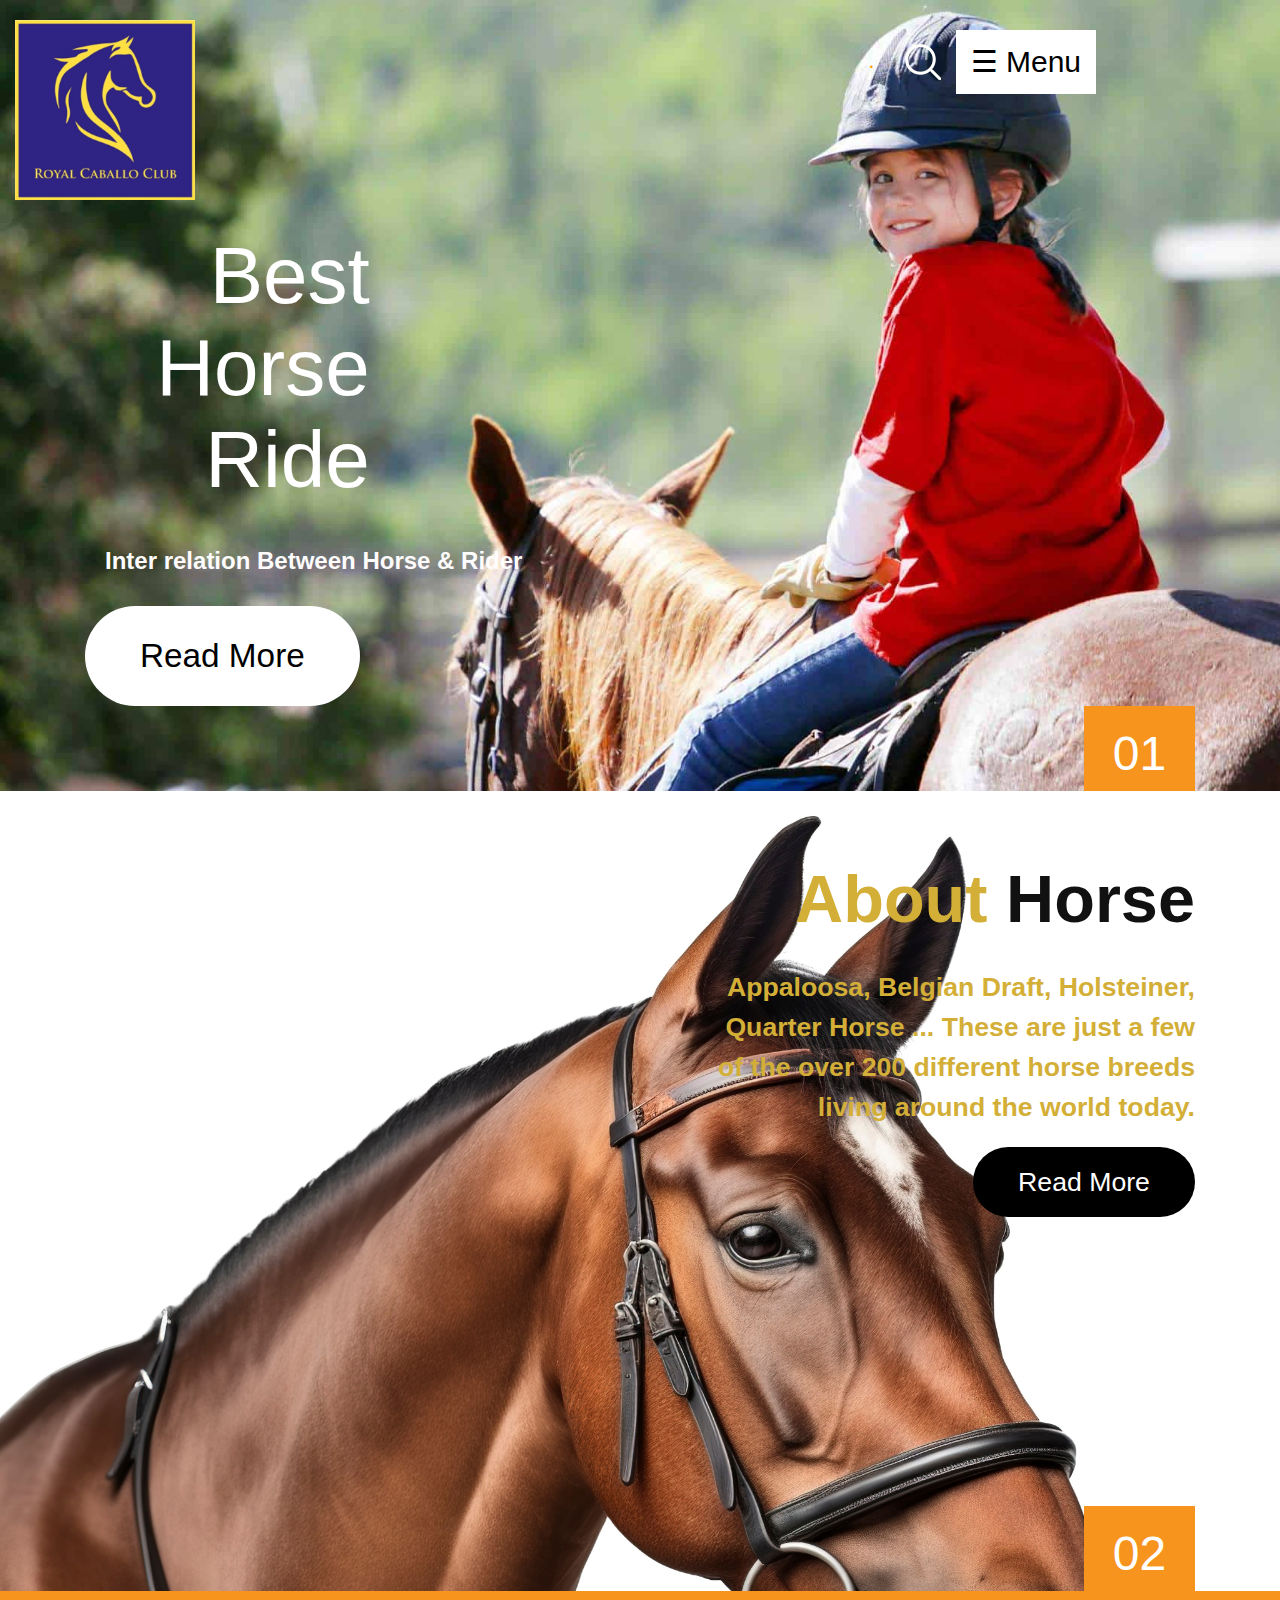
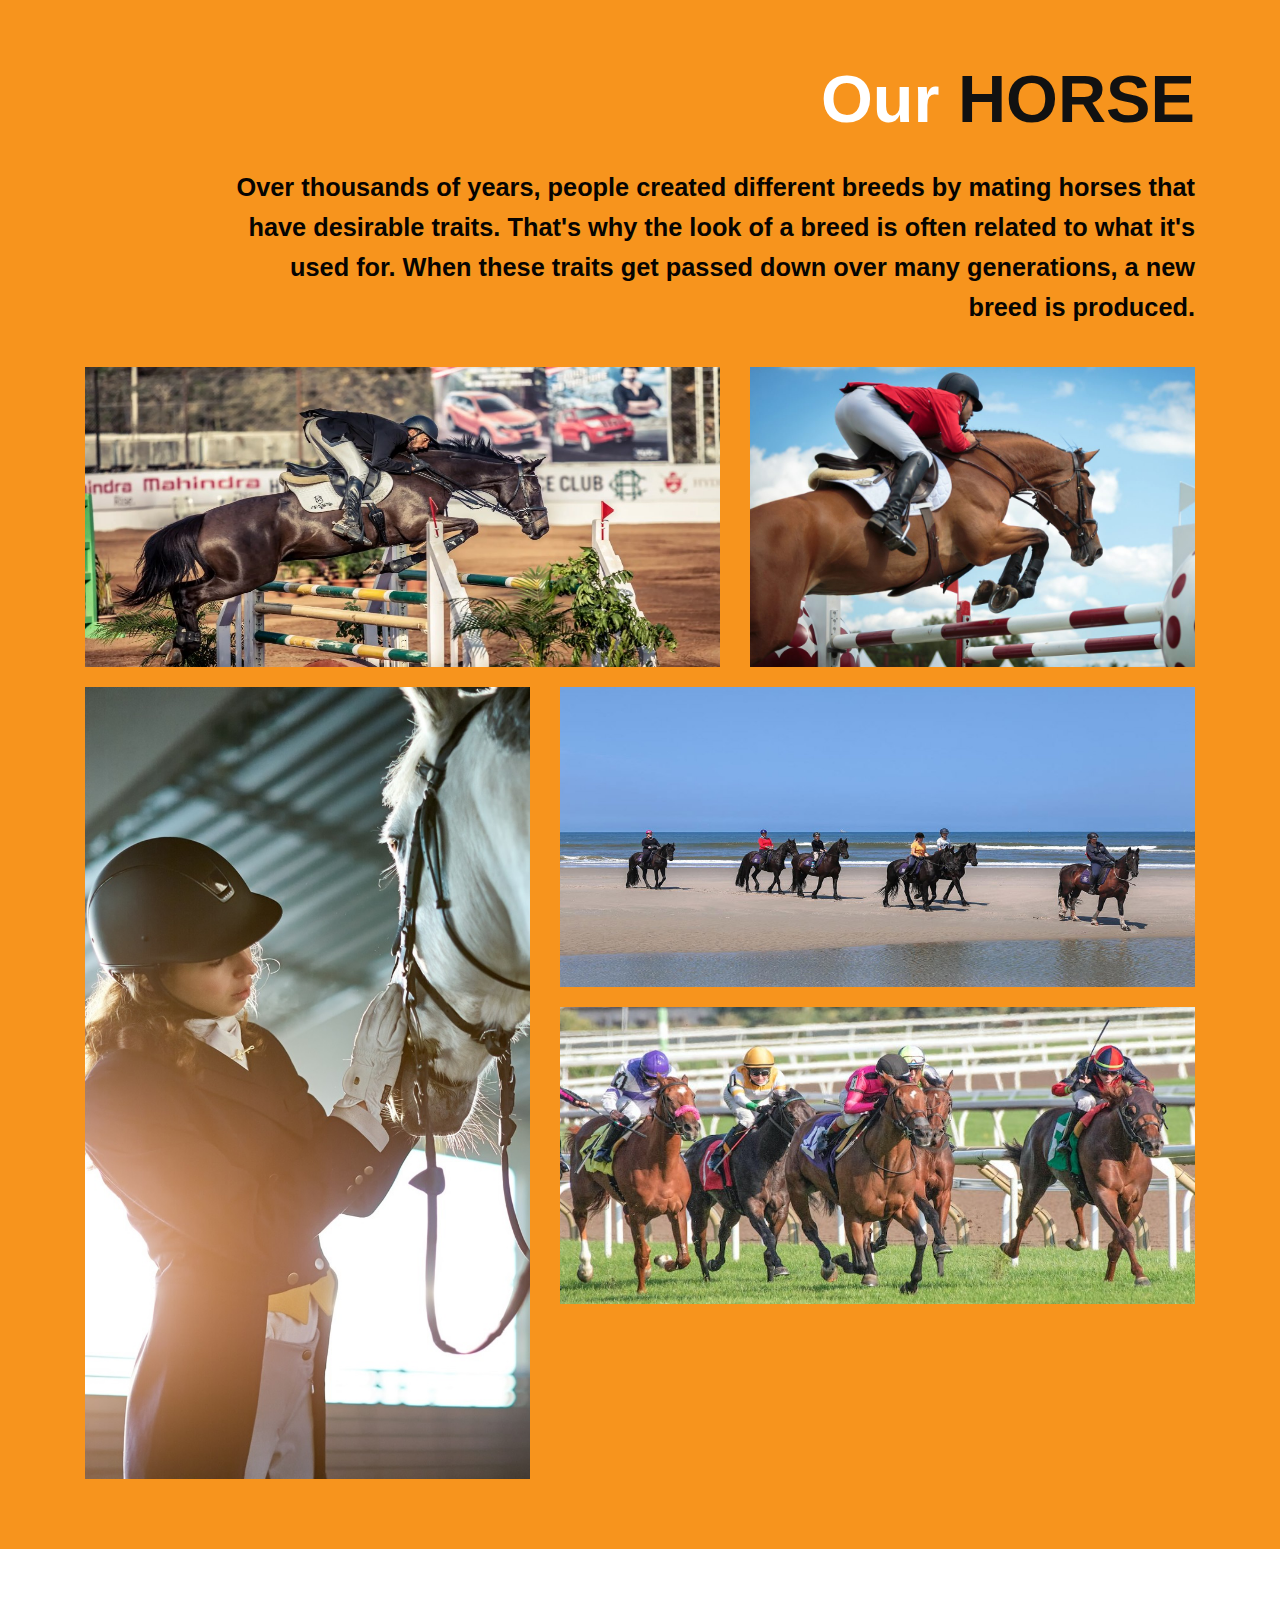
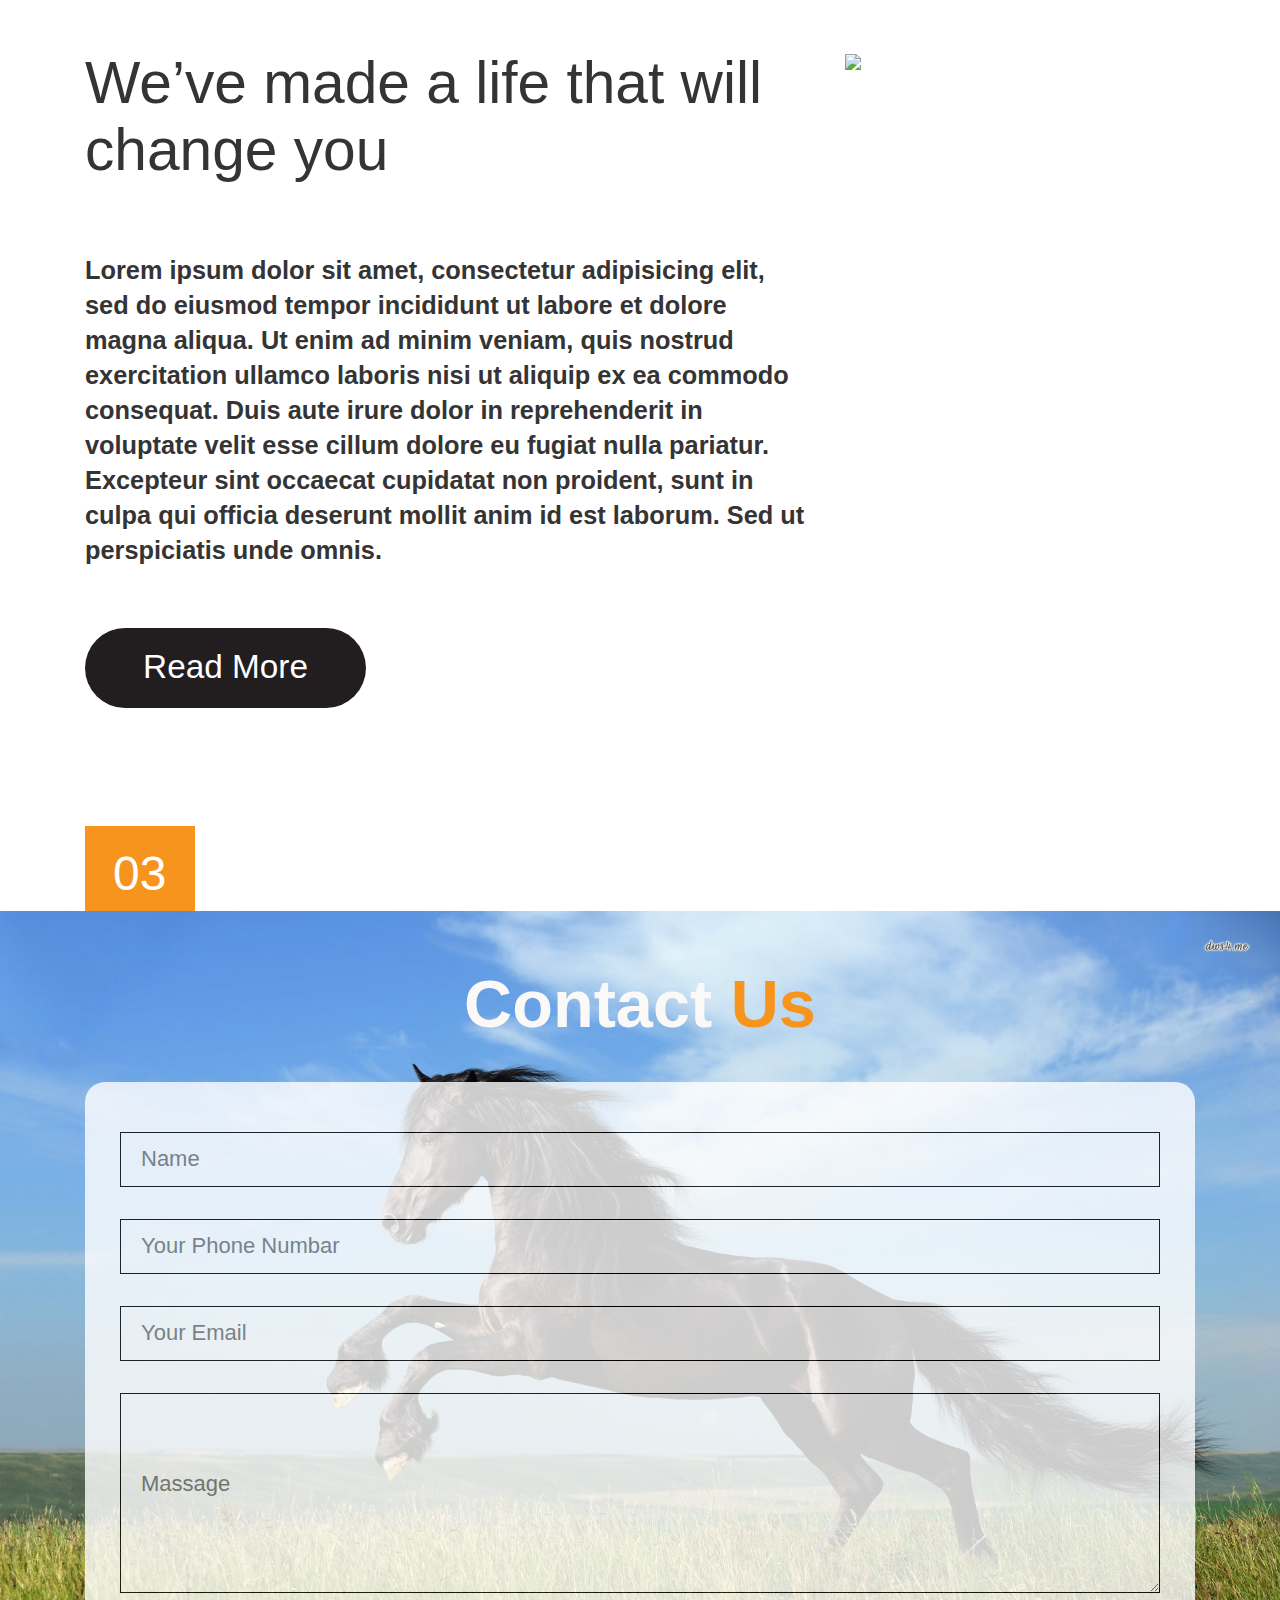
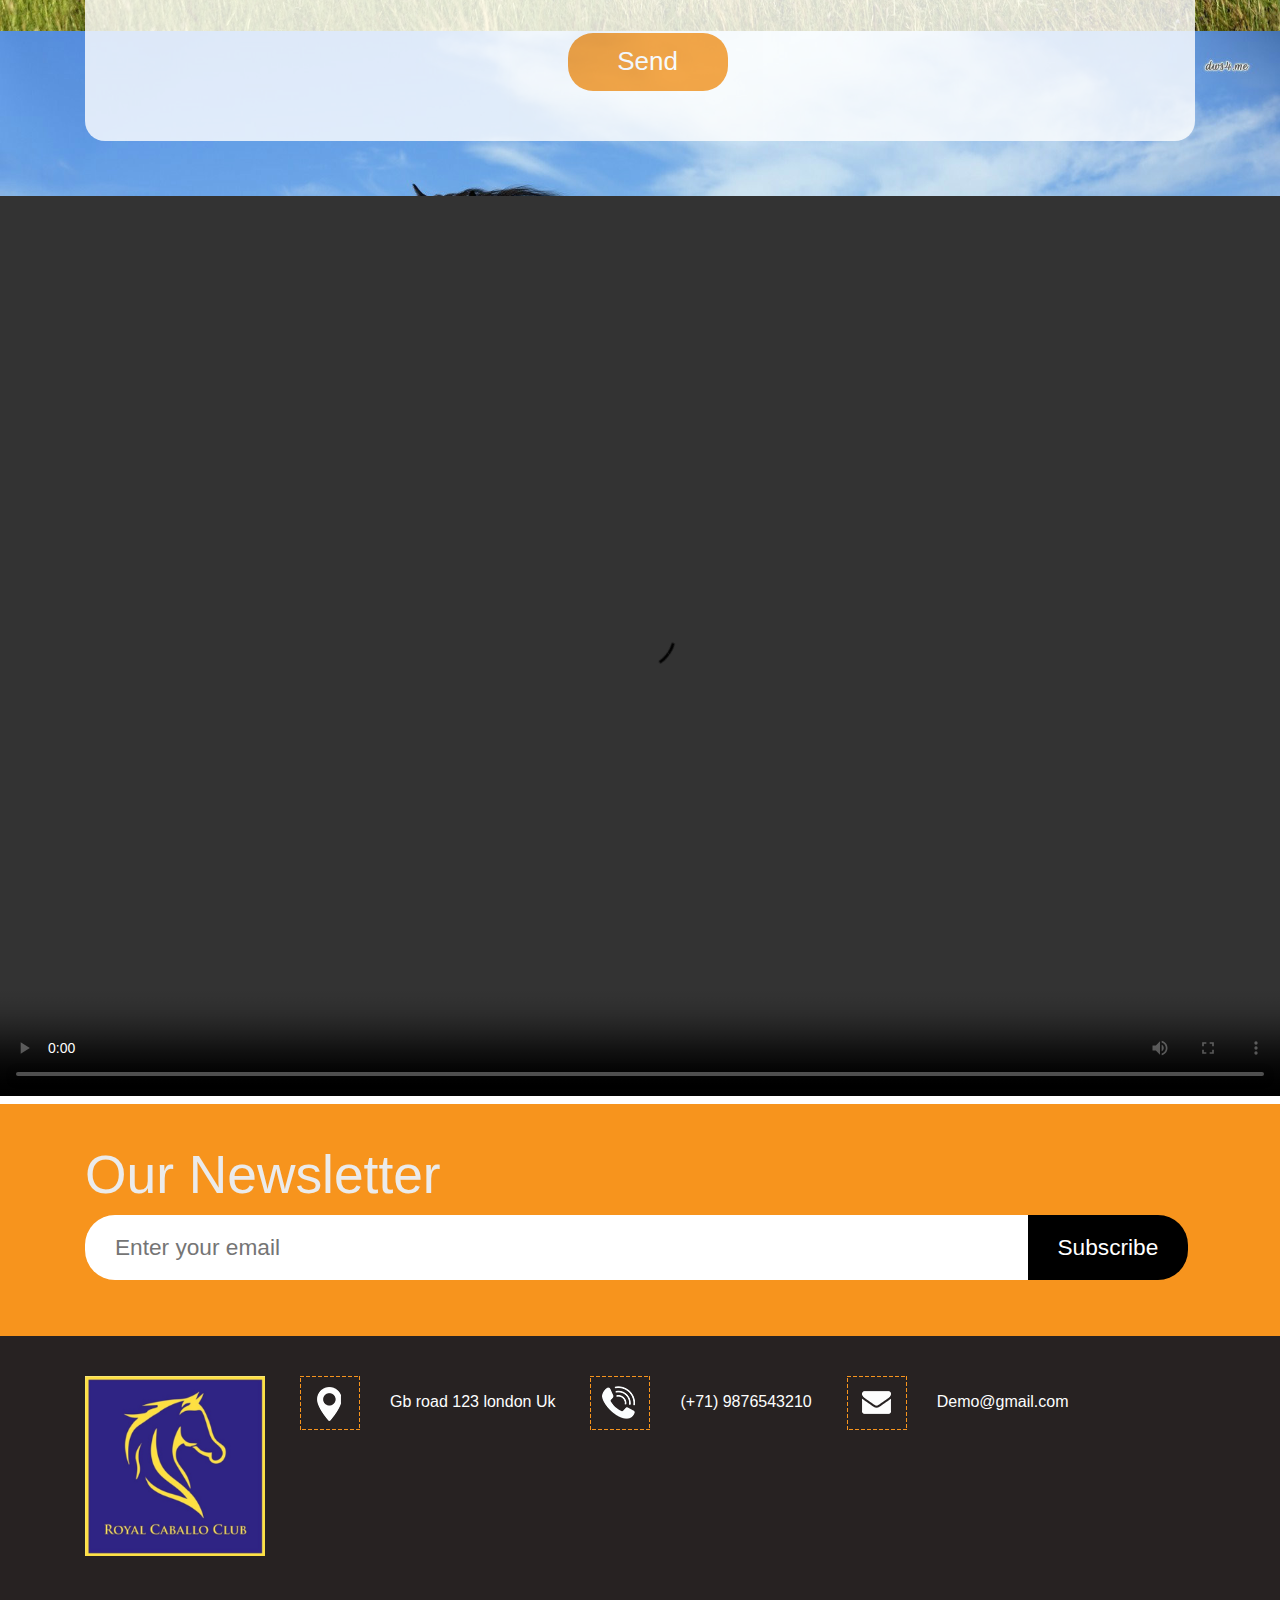
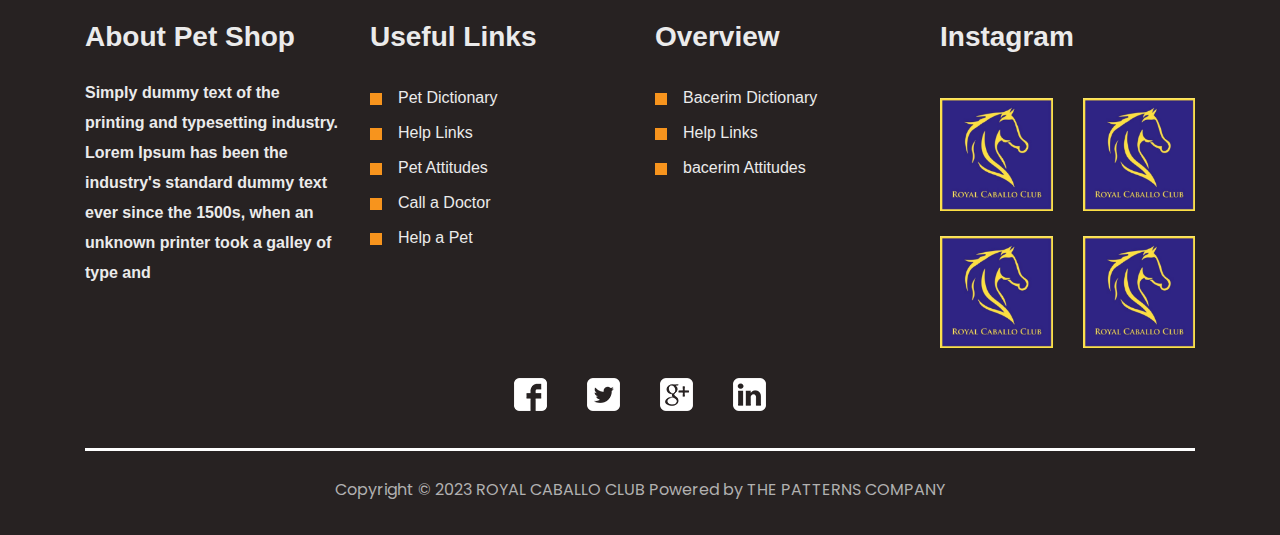
==== commit 78a7d3b9: "modified:   index.html" ====
--- a/index.html
+++ b/index.html
@@ -218,9 +218,8 @@
 	<!---->
 	
  
-        <video width="1520px" height="480px" controls="controls">
+        <video style="width: 100vw;height:100vh;" controls>
 				<source src="images/Horse.mp4" type="video/mp4">
-				<source src="movie.ogg" type="video/ogg">
 			  Your browser does not support the video tag.
 			  </video>
    
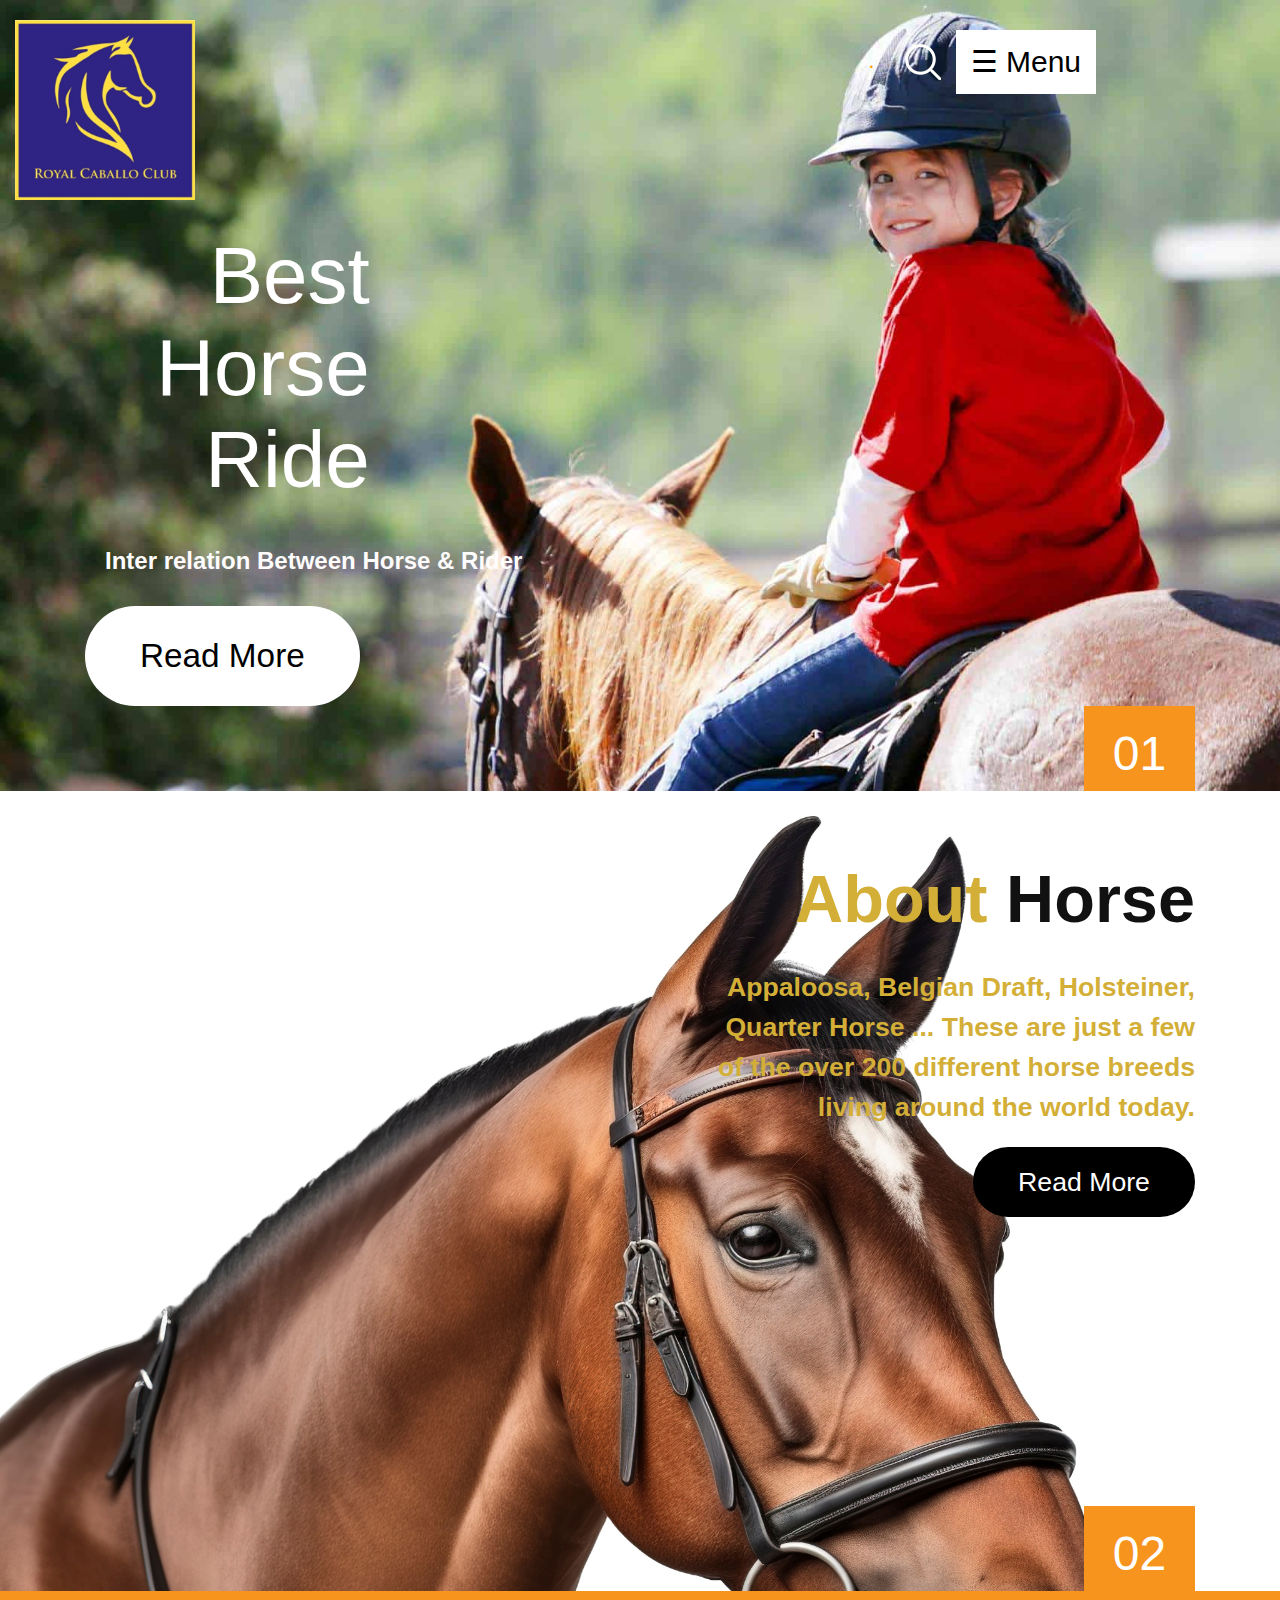
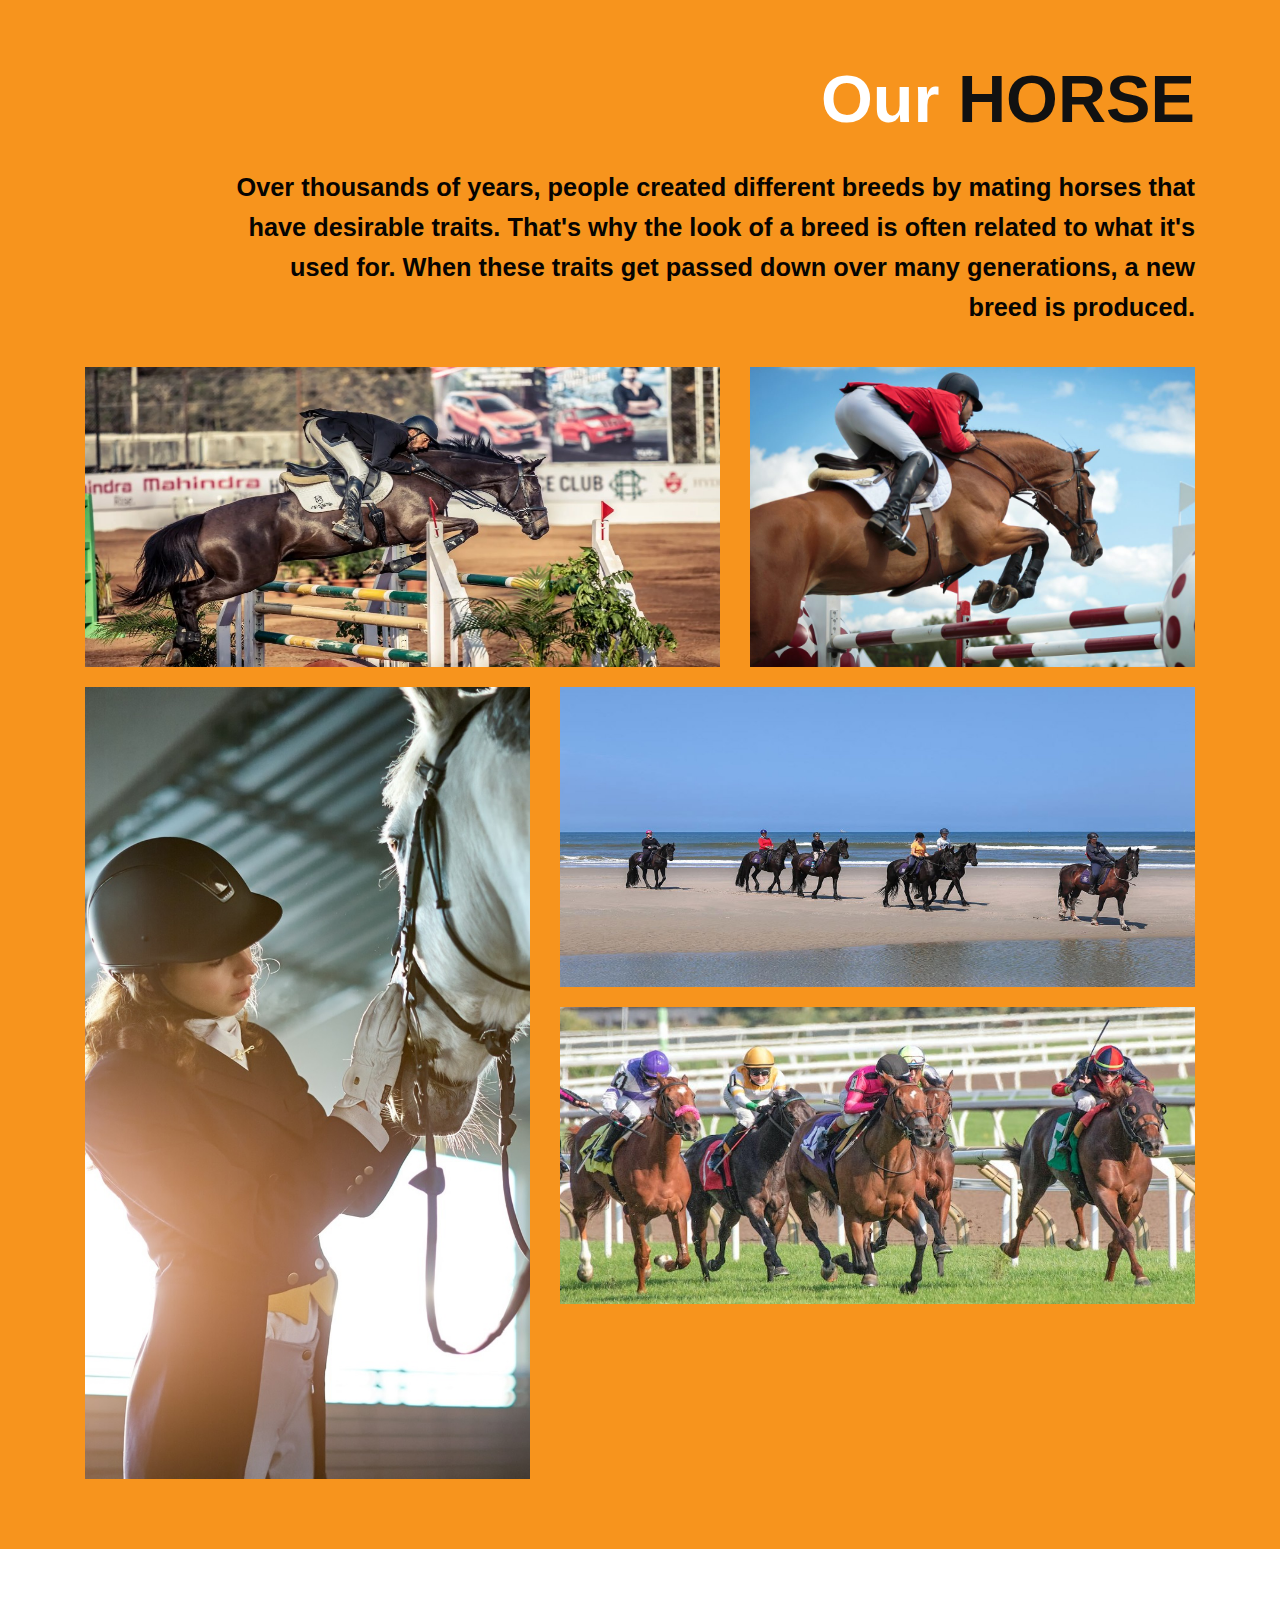
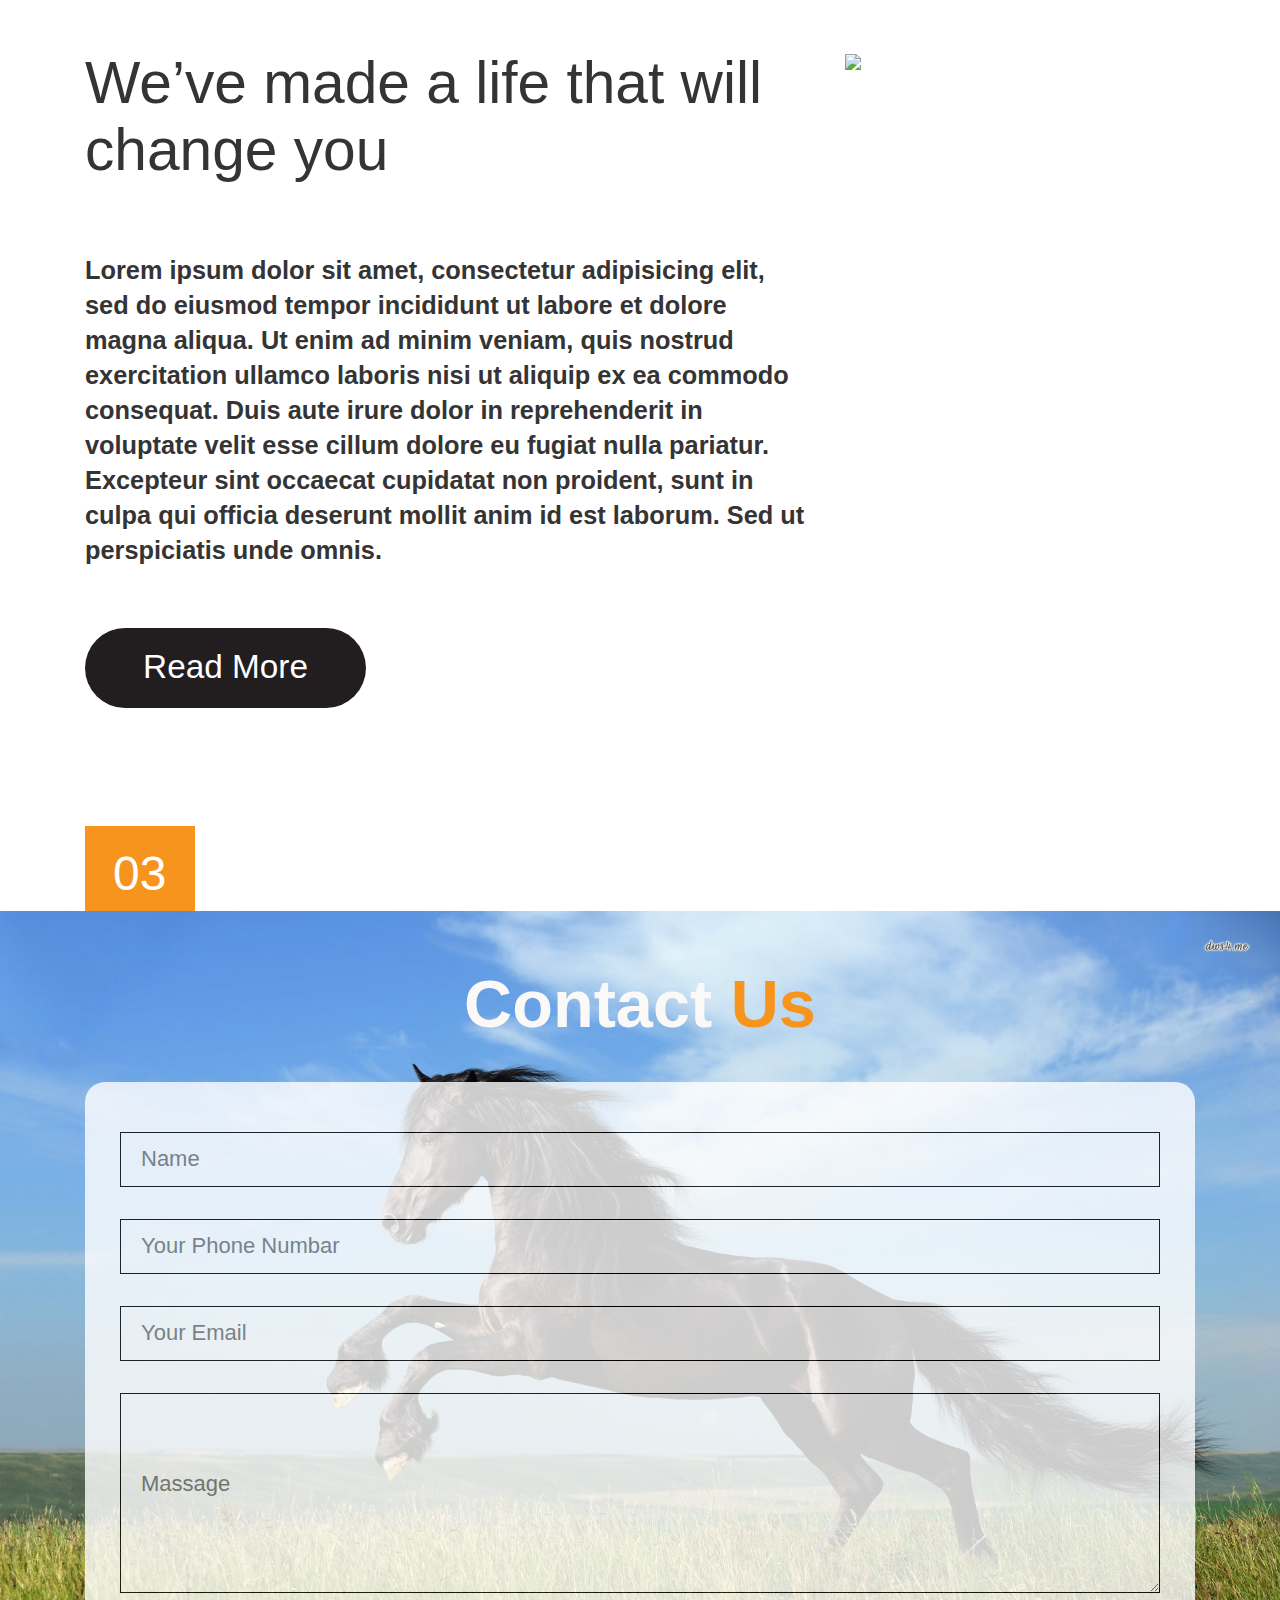
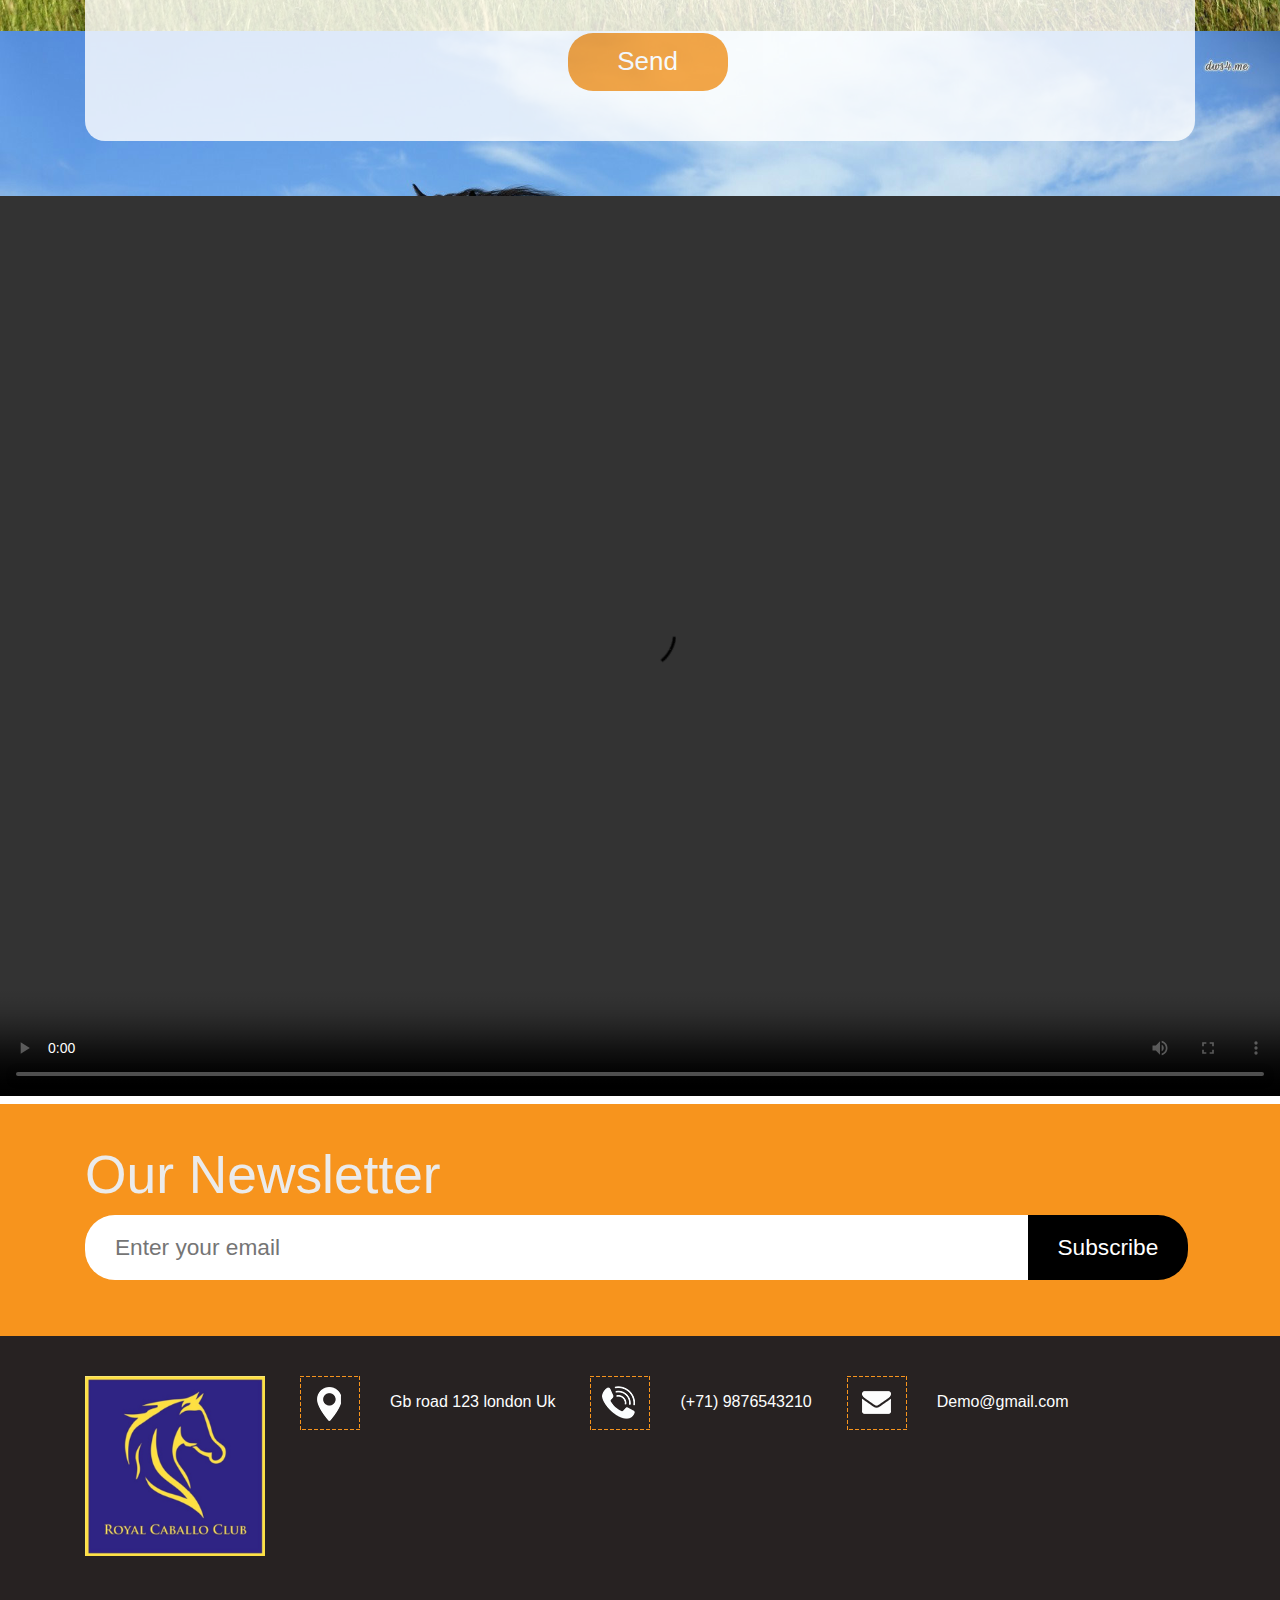
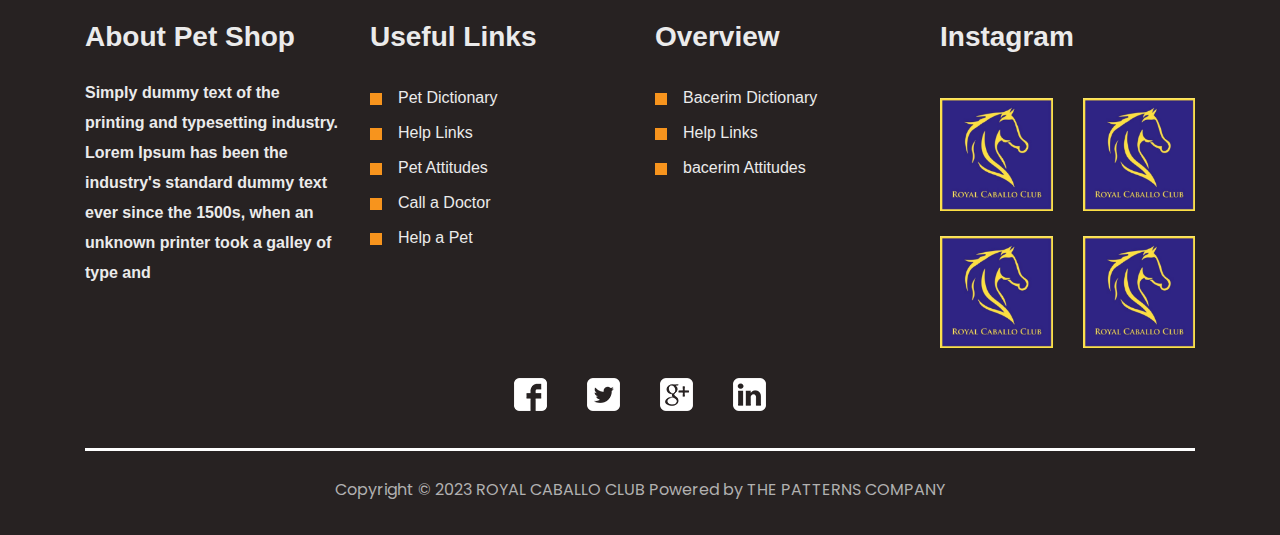
==== commit 53fff761: "modified:   index.html" ====
--- a/index.html
+++ b/index.html
@@ -218,7 +218,7 @@
 	<!---->
 	
  
-        <video style="width: 100vw;height:100vh;" controls>
+        <video style="width: 100vw;height:100vh;" controls="controls">
 				<source src="images/Horse.mp4" type="video/mp4">
 			  Your browser does not support the video tag.
 			  </video>
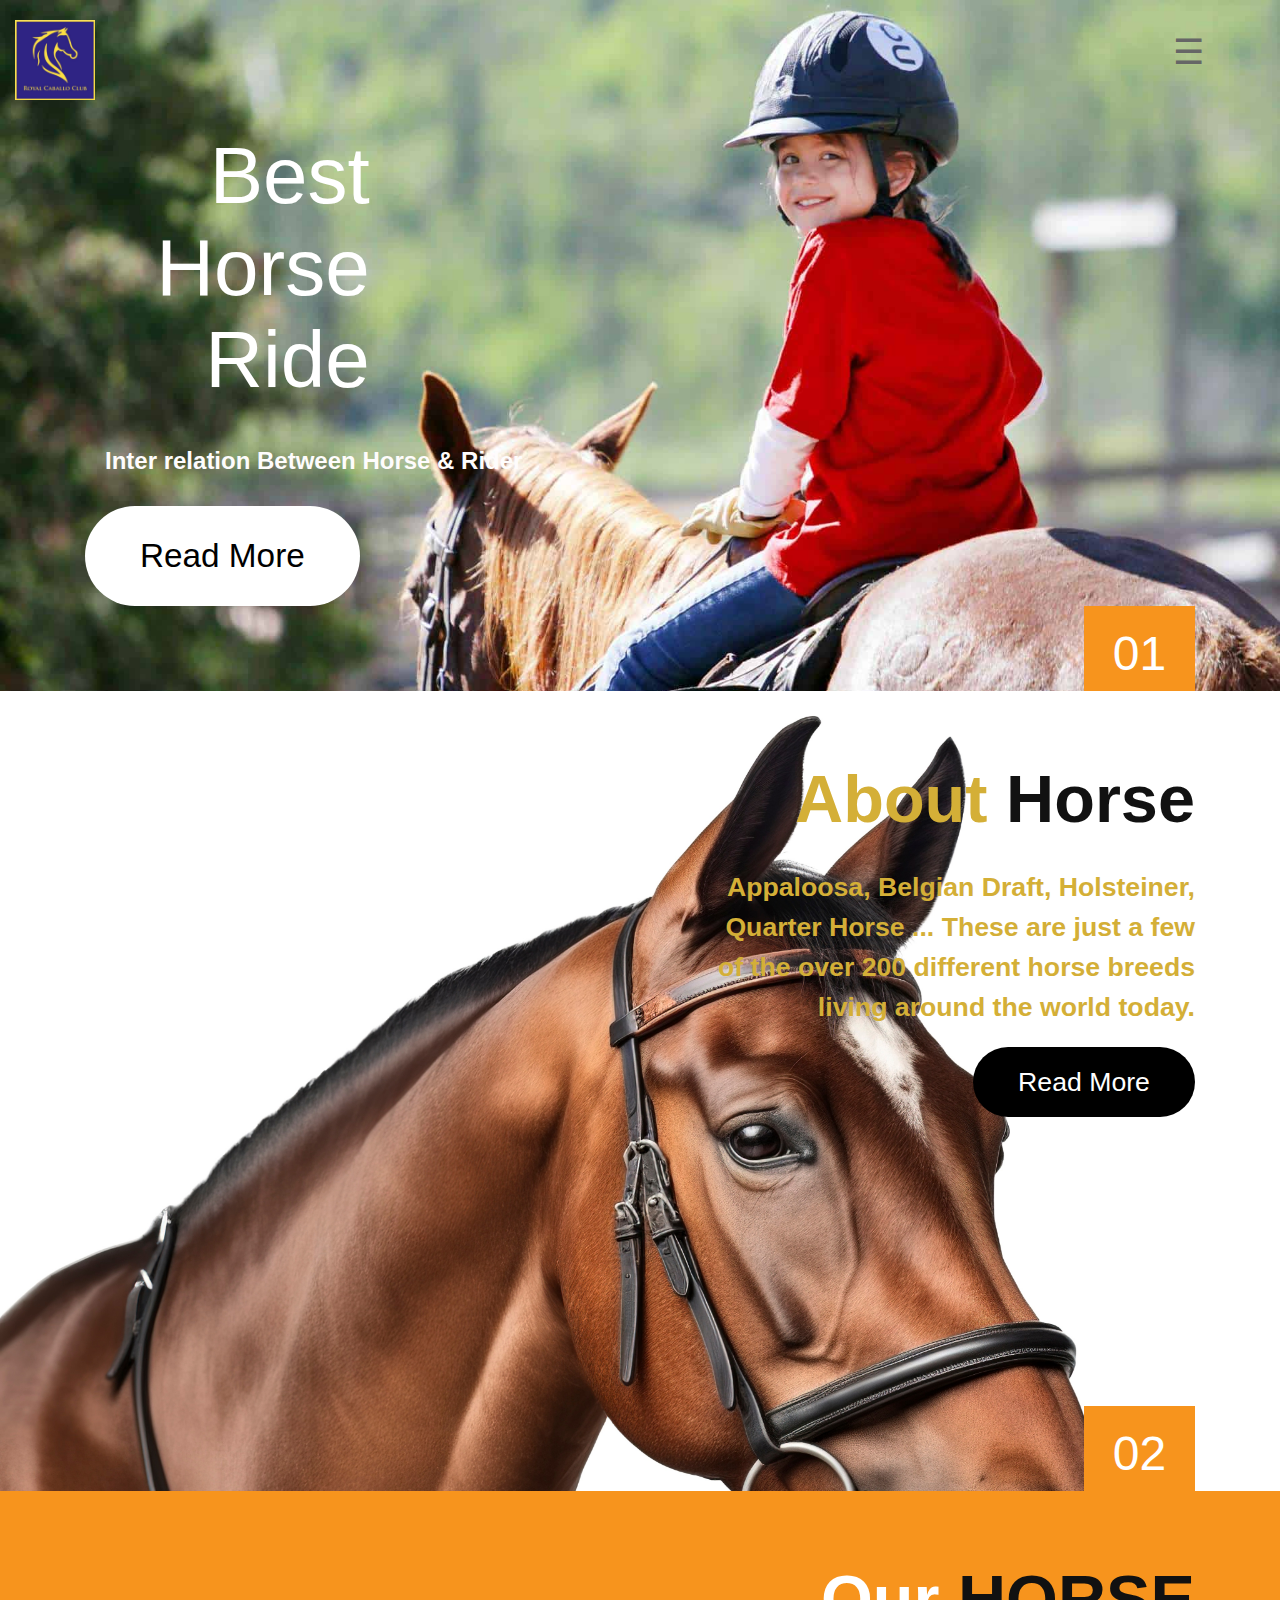
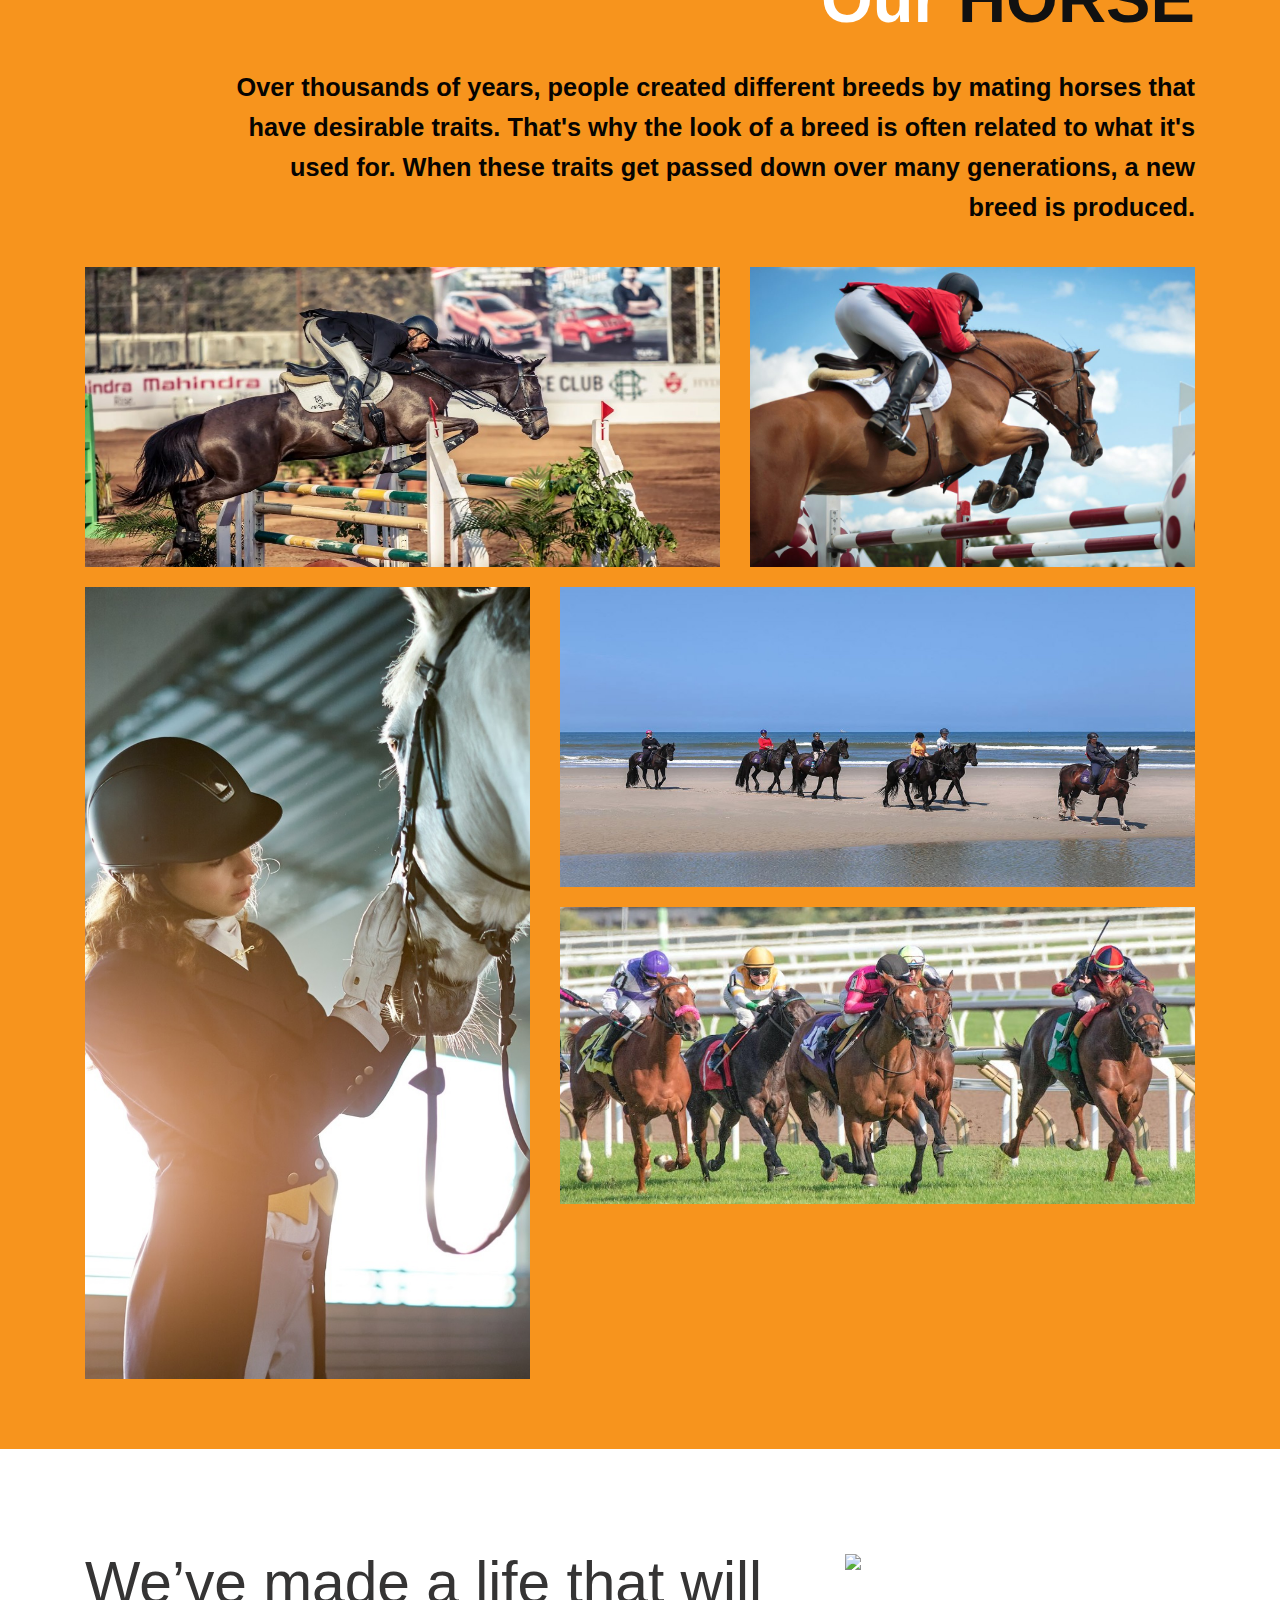
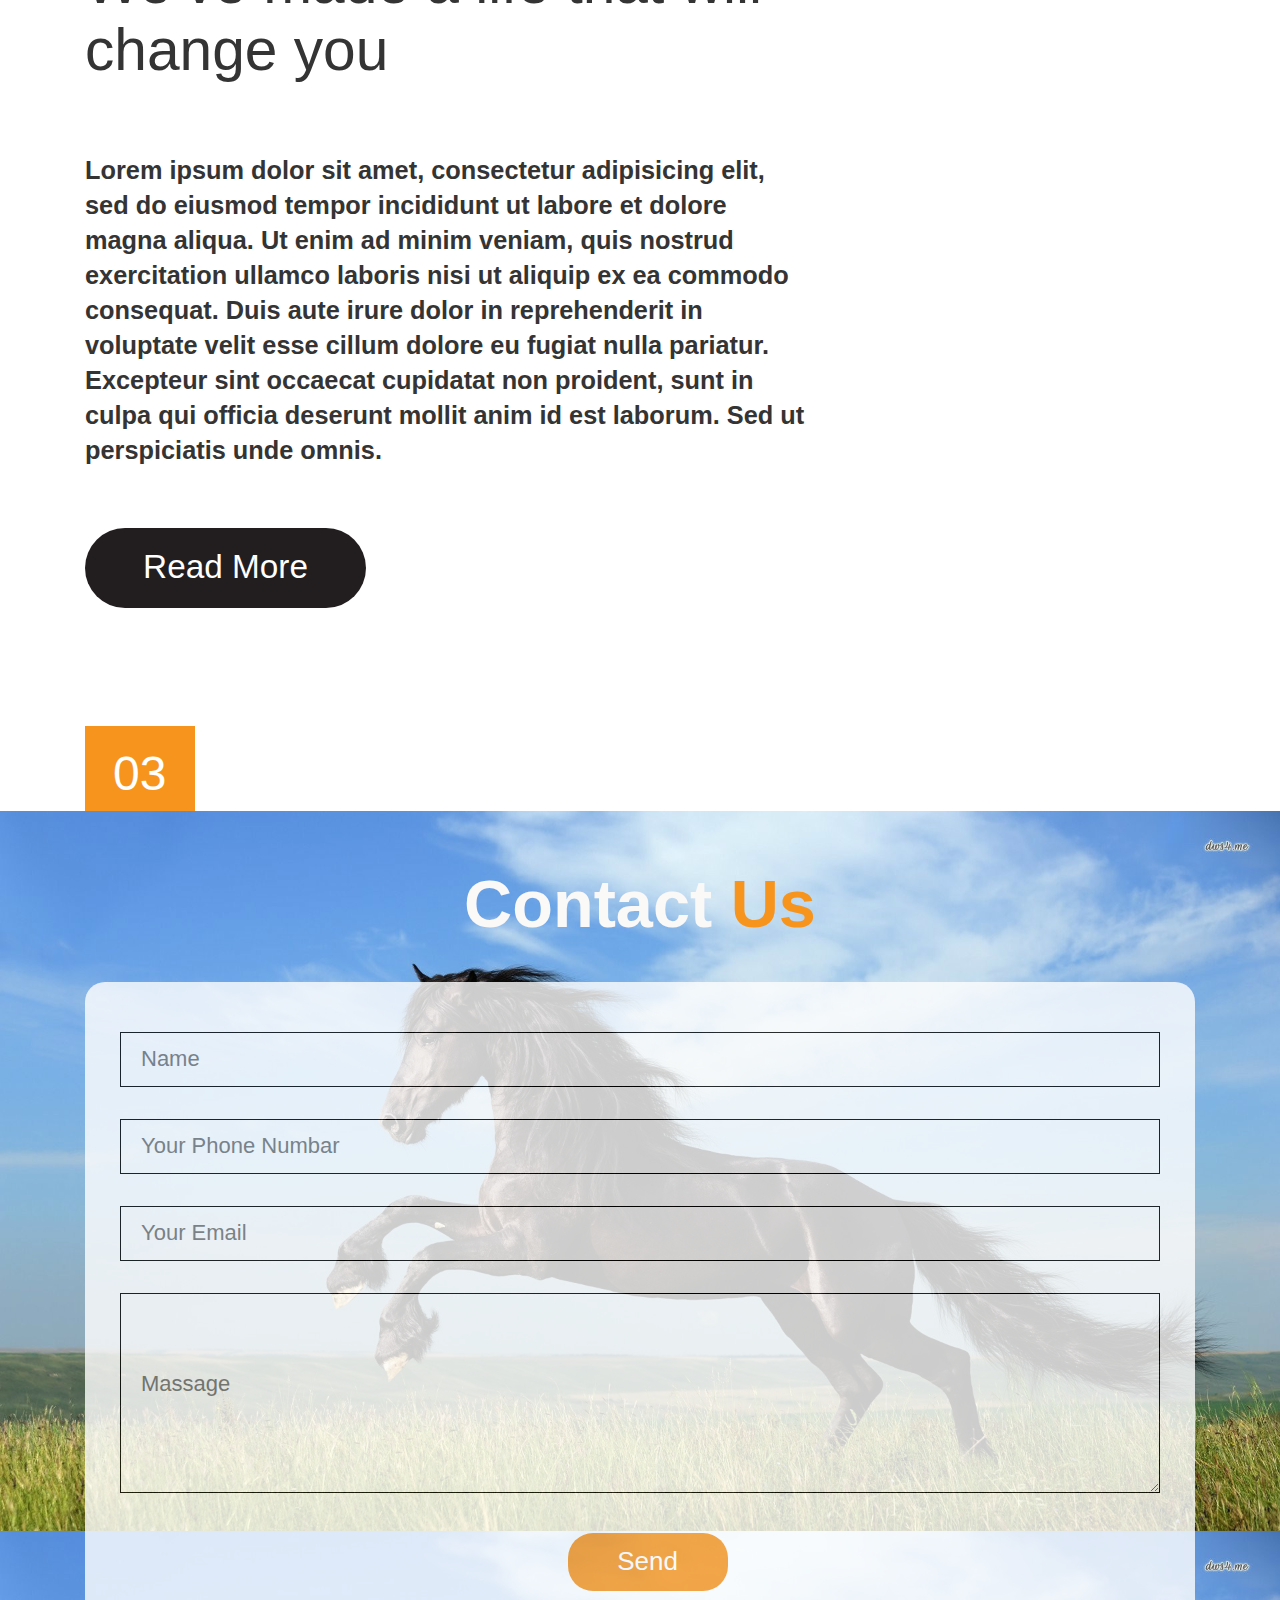
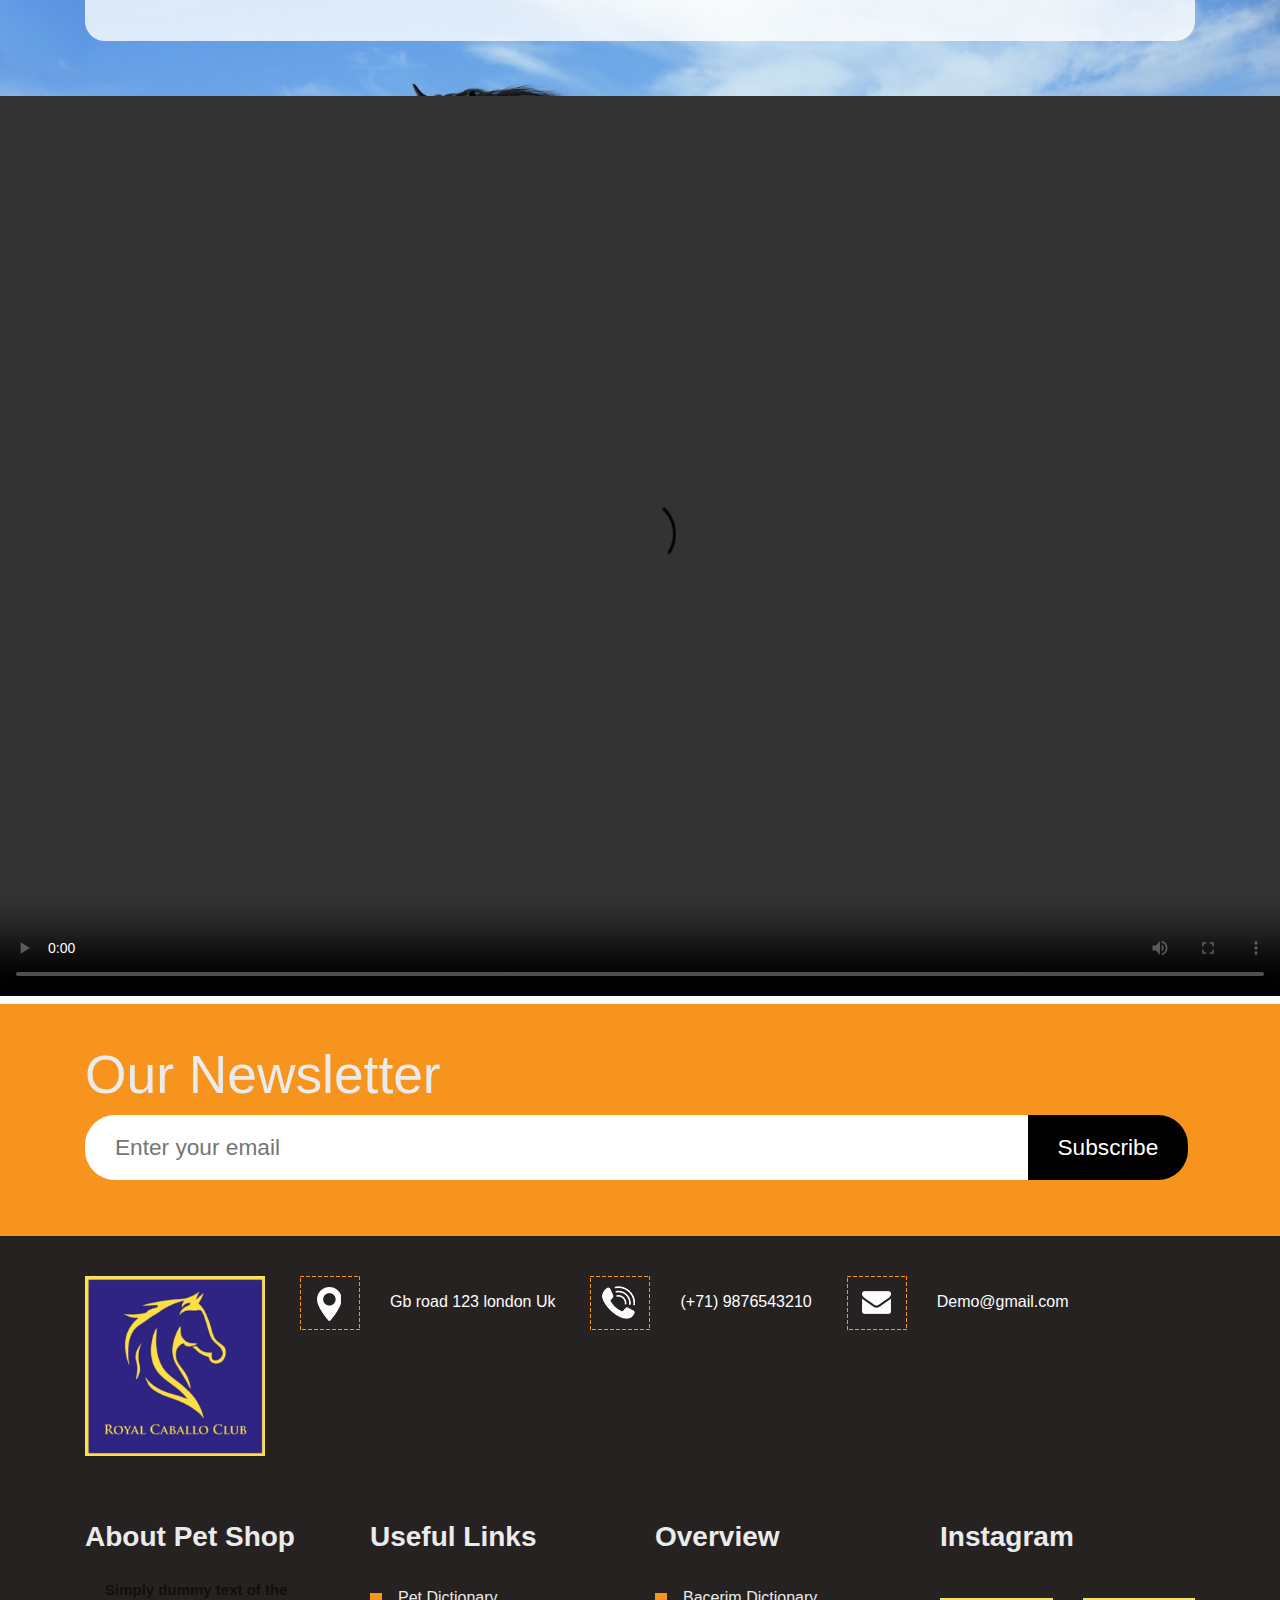
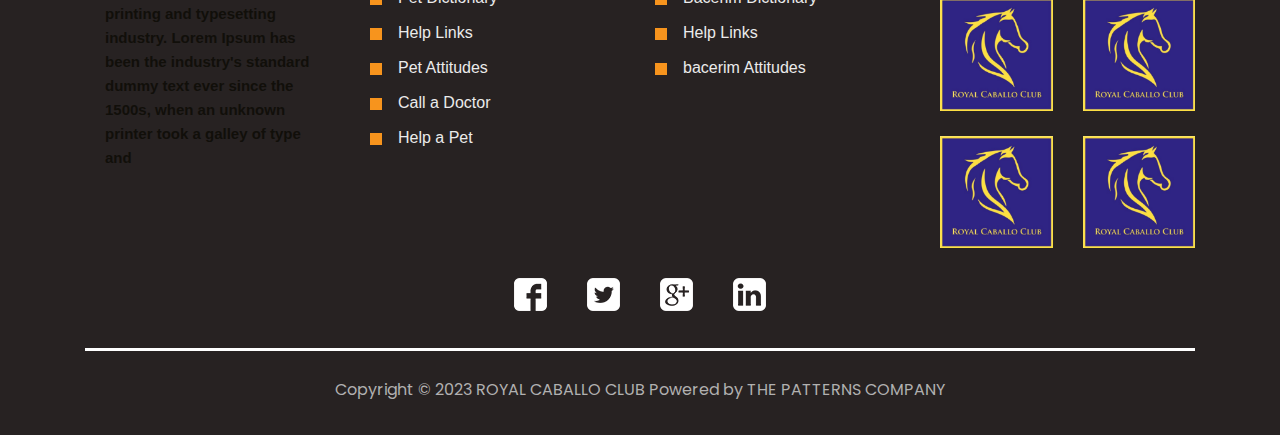
==== commit 57f8a317: "change" ====
--- a/index.html
+++ b/index.html
@@ -36,15 +36,16 @@
 	<div class="header_section">
 		<div class="container-fluid">
 			<div class="row">
-				<div class="col-md-4">
-					<div><a href="index.html"><img src="images/logo1.png"></a></div>
-				</div>
-				<div class="col-md-8">
+				<div class="col-md-10">
+					<div><a href="index.html"><img src="images/logo1.png" class="logo1"></a></div>
+				</div>
+				<div class="col-md-2">
 					<div class="menu_text">
 						<ul>
-							<li class="last">.</li>
+							<!-- <li class="last">.</li>
 							<li class="last"><a href="#"><img src="images/search-icon.png"></a></li>
-							<li class="active">
+							<li class="active"> -->
+								
 							 <div id="myNav" class="overlay">
                                 <a href="javascript:void(0)" class="closebtn" onclick="closeNav()">&times;</a>
                              <div class="overlay-content">
@@ -55,7 +56,7 @@
 								<a href="contact.html">REGISTRATION FORM</a>
                               </div>
                             </div>
-                             <span style="font-size:30px;cursor:pointer" onclick="openNav()">&#9776; Menu</span>
+                             <span style="font-size:35px;cursor:pointer" onclick="openNav()">&#9776;</span>
                             </div>	
                             </li>
 						</ul>
--- a/css/style.css
+++ b/css/style.css
@@ -323,7 +323,9 @@
   position: relative;
   margin-top: 20px;
 }
-
+.logo1{
+    width:80px;
+}
 .image {
   display: block;
   width: 100%;
@@ -608,7 +610,7 @@
     padding: 25px 0px;
 }
 
-.dummy_text {
+.dum_text {
     width: 100%;
     float: left;
     font-size: 12pt;
